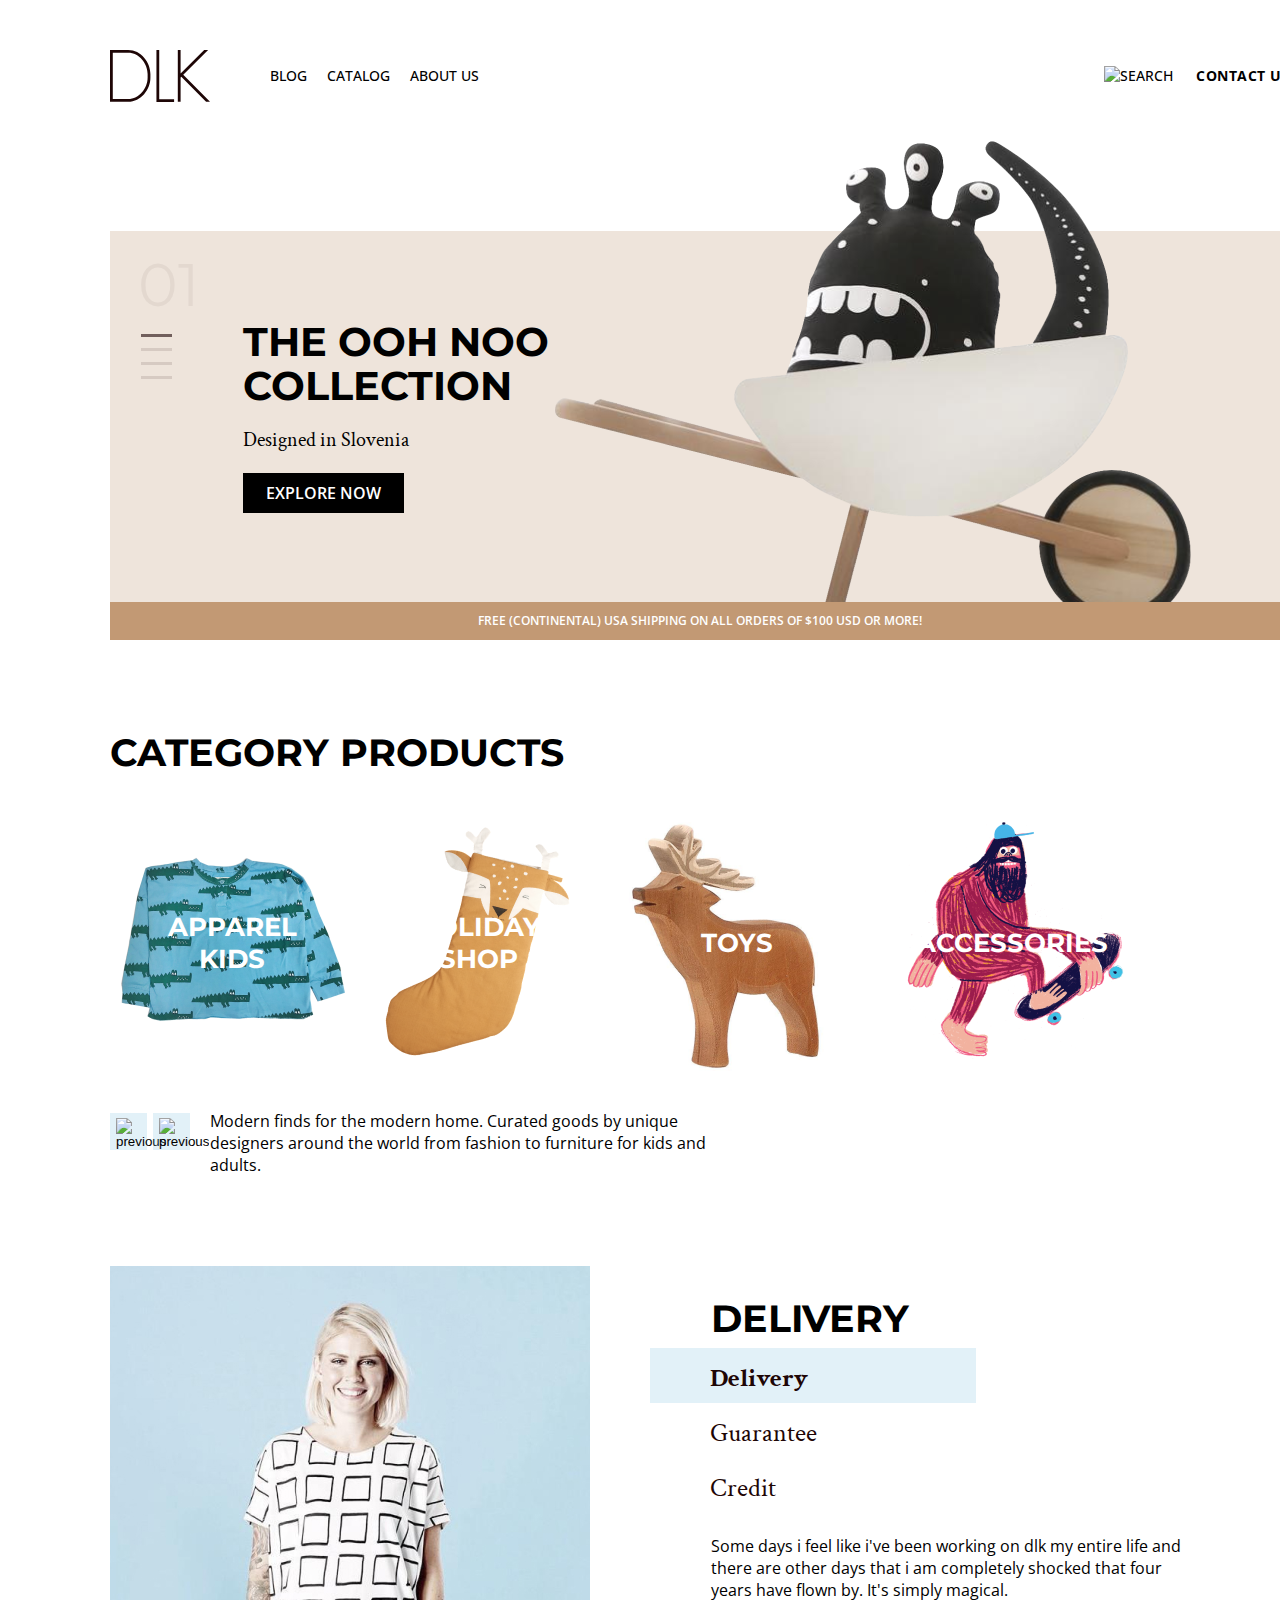
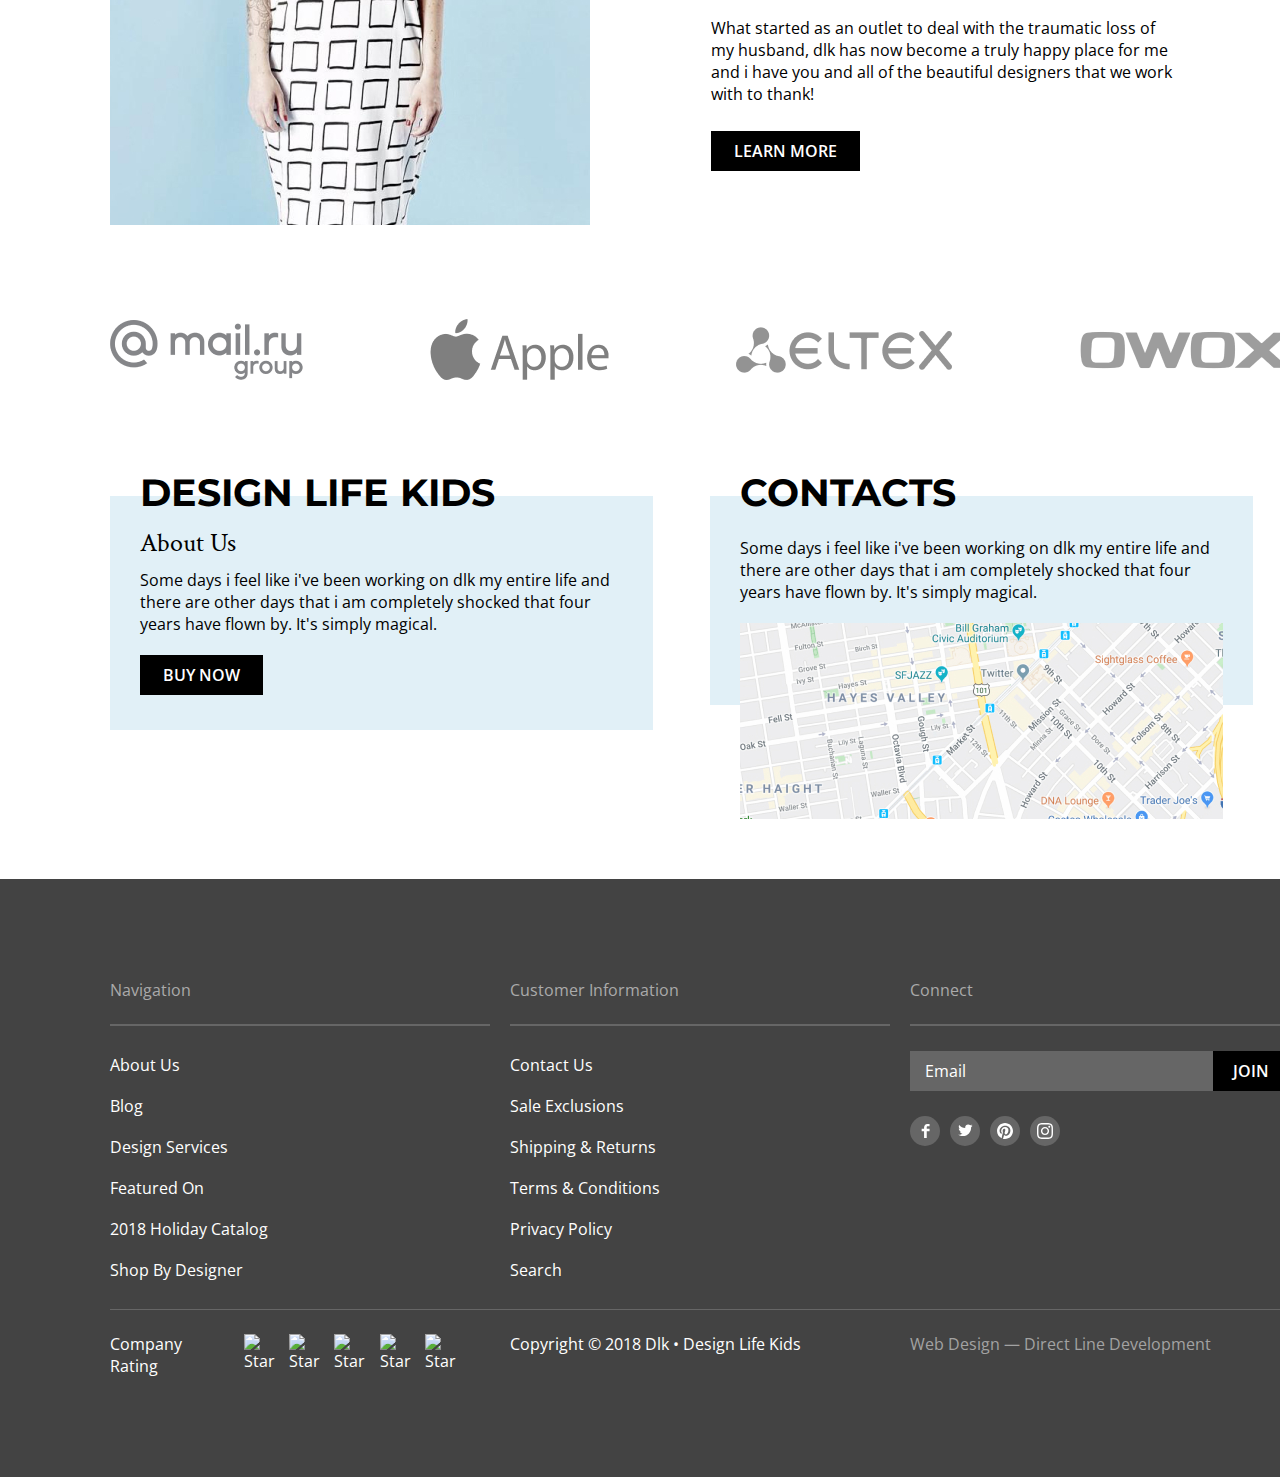
==== index.html @ 53d2a691 "внес правки" ====
<!DOCTYPE html>
<html lang="en">

<head>
  <meta charset="UTF-8">
  <meta name="viewport" content="width=device-width, initial-scale=1.0">
  <link rel="stylesheet" href="https://necolas.github.io/normalize.css/latest/normalize.css">
  <link rel="stylesheet" href="style.css">
  <link rel="stylesheet" href="commone.css">
  <link
    href="https://fonts.googleapis.com/css2?family=Crimson+Text:ital,wght@1,400;1,600;1,700&family=Montserrat:wght@200;300;700;800&family=Open+Sans:wght@300;400;500;600;700;800&family=Roboto:wght@300;400&display=swap"
    rel="stylesheet">
  <title>DLK</title>
</head>

<body>
  <header class="header">
    <div class="container">
      <div class="header-wrapper">
        <a class="header-logo-link" href="index.html"><img class="header-logo" src="images/logo.svg" alt="logo"></a>
        <nav class="header-nav">
          <ul class="header-list header-list-left">
            <li class="header-list-item"><a class="header-list-item-link" href="pages/blog/index.html">blog</a></li>
            <li class="header-list-item"><a class="header-list-item-link" href="pages/catalog/index.html">catalog</a>
            </li>
            <li class="header-list-item"><a class="header-list-item-link" href="#">about us</a></li>
          </ul>
          <ul class="header-list header-list-right">
            <li class="header-list-item header-search header-list-item-link"> <a href="#"></a><img
                src="images/search.png" alt="search"></li>
            <li class="header-list-item header-contactus"><a class="header-list-item-link"
                href="pages/contact-us/index.html"><span class="header-text-contactus">contact us</span>
              </a>
            </li>
          </ul>
        </nav>
      </div>
    </div>
  </header>

  <main>
    <section class="slideshow-container">
      <div class="container">
        <ul class="slide-list">
          <li class="slideshow-item">
            <img class="slide-image" src="images/myslides-01.png" alt="the ooh noo collectiom">
            <div class="slide-wrapper">
              <div class="slide__number-strips">
                <div class="slide-number">01</div>
                <div class="slide-strips">
                  <button class="strip strip-active"></button>
                  <button class="strip"></button>
                  <button class="strip"></button>
                  <button class="strip"></button>
                </div>
              </div>
              <div class="slider__tittle-text-link">
                <h2 class="slide-title">the ooh noo collection</h2>
                <p class="slide-text">Designed in Slovenia</p>
                <div class="slide-link"><a class="slide-link-text" href="#">explore now</a></div>
              </div>
              <div class="slide-bottom-info">
                <p class="slide-bottom-text"> free (continental) USA shipping on all orders of $100 USD or more!</p>
              </div>
            </div>
          </li>
        </ul>
      </div>
    </section>

    <section class="category-container">
      <div class="container">
        <h2 class="category-tittle">category products</h2>
        <ul class="category-list">
          <li class="category-item">
            <a class="category-link" href="#">
              <h3 class="card-tittle">apparel kids</h3>
              <img class="category-image" src="images/apparel_kids.png" alt="apparel_kids.png">
            </a>
          </li>
          <li class="category-item">
            <a class="category-link" href="#">
              <h3 class="card-tittle">holiday shop</h3>
              <img class="category-image" src="images/holiday_shop.png" alt="holiday_shop.png">
            </a>
          </li>
          <li class="category-item">
            <a class="category-link" href="pages/toys/index.html">
              <h3 class="card-tittle">toys</h3>
              <img class="category-image" src="images/toys.png" alt="toys.png">
            </a>
          </li>
          <li class="category-item category-list-accessories">
            <a class="category-link" href="#">
              <h3 class="card-tittle">accessories</h3>
              <img class="category-image" src="images/accessories.png" alt="accessories.png">
            </a>
          </li>
        </ul>
        <div class="category-button-text">
          <div class="category-button">
            <button class="category-previous"><img class="image-previous" src="images/prev.svg" alt="previous"></button>
            <button class="category-next"><img class="image-previous" src="images/next.svg" alt="previous"></button>
          </div>
          <p class="category-card-text">
            Modern finds for the modern home. Curated goods by unique designers
            around the world from fashion to furniture for kids and adults.
          </p>
        </div>
      </div>
    </section>

    <section class="service-container">
      <div class="container">
        <div class="service-wrapper">
          <div class="contanier-delivery-image">
            <img class="service-image" src="images/service_delivery.png" alt="delivery.png">
          </div>
          <div class="contanier-delivery-description">
            <h3 class="service-tittle">delivery</h3>
            <ul class="service-list">
              <li class="service-item service-item-active">
                <a class="service-item-link" href="#">Delivery</a>
              </li>
              <li class="service-item">
                <a class="service-item-link" href="#">Guarantee</a>
              </li>
              <li class="service-item">
                <a class="service-item-link" href="#">Credit</a>
              </li>
            </ul>
            <div class="delivery-paragraph">
              <p class="paragraph1">
                Some days i feel like i've been working on dlk my entire life
                and there are other days that i am completely shocked that four
                years have flown by. It's simply magical.
              </p>
              <p class="paragraph2">
                What started as an outlet to deal with the traumatic loss of my
                husband, dlk has now become a truly happy place for me and i
                have you and all of the beautiful designers that we work with
                to thank!
              </p>
            </div>
            <div class="service-link"><a class="service-link-text" href="#">learn more</a></div>
          </div>
        </div>
      </div>
    </section>

    <section class="partners-container">
      <div class="container">
        <h2 class="visually-hidden">partners</h2>
        <ul class="partners-list">
          <li class="partners-list-item">
            <a href="#"><img src="images/mail.ru.png" alt="mail.ru.png"></a>
          </li>
          <li class="partners-list-item">
            <a href="#"><img src="images/apple.png" alt="apple.png"></a>
          </li>
          <li class="partners-list-item">
            <a href="#"><img src="images/eltex.png" alt="eltex.png"></a>
          </li>
          <li class="partners-list-item">
            <a href="#"><img src="images/owox.png" alt="owox.png"></a>
          </li>
        </ul>
      </div>
    </section>

    <section class="design-contacts">
      <div class="container">
        <div class="design-contacts-wrapper">
          <div class="design-container">
            <h2 class="design-title">design life kids</h2>
            <div class="design-wrapper">
              <h3 class="design-aboutus-tittle">About Us</h3>
              <p class="design-text">
                Some days i feel like i've been working on dlk my entire life and
                there are other days that i am completely shocked that four years have
                flown by. It's simply magical.
              </p>
              <div class="design-link"><a class="design-link-text" href="#">buy now</a></div>
            </div>
          </div>
          <div class="contacts-container">
            <img class="map" src="images/map.jpg" alt="map">

            <div class="contacts-wrapper">
              <h2 class="contacts-tittle">contacts</h2>
              <p class="contacts-text">
                Some days i feel like i've been working on dlk my entire life and
                there are other days that i am completely shocked that four years have
                flown by. It's simply magical.
              </p>
            </div>
          </div>
        </div>
      </div>
    </section>
  </main>

  <footer class="footer">
    <div class="container">
      <section class="footer-contanier">
        <div class="footer-nav">
          <h4 class="footer-nav-tittle footer-tittle">navigation</h4>
          <hr class="nav-line-short">
          <ul class="footer-nav-list">
            <li class="nav-list-item"><a class="nav-link" href=#>about us</a></li>
            <li class="nav-list-item"><a class="nav-link" href=#>blog</a></li>
            <li class="nav-list-item"><a class="nav-link" href=#>design services</a></li>
            <li class="nav-list-item"><a class="nav-link" href=#>featured on</a></li>
            <li class="nav-list-item"><a class="nav-link" href=#>2018 holiday catalog</a></li>
            <li class="nav-list-item"><a class="nav-link" href=#>shop by designer</a></li>
          </ul>
        </div>
        <div class="footer-customer">
          <h4 class="footer-customer-tittle footer-tittle">customer information</h4>
          <hr class="nav-line-short">
          <ul class="footer-customer-list">
            <li class="nav-list-item"><a class="nav-link" href=#>contact us</a></li>
            <li class="nav-list-item"><a class="nav-link" href=#>sale exclusions</a></li>
            <li class="nav-list-item"><a class="nav-link" href=#>shipping & returns</a></li>
            <li class="nav-list-item"><a class="nav-link" href=#>terms & conditions</a></li>
            <li class="nav-list-item"><a class="nav-link" href=#>privacy policy</a></li>
            <li class="nav-list-item"><a class="nav-link" href=#>search</a></li>
          </ul>
        </div>
        <div class="footer-connect">
          <h4 class="footer-connect-tittle footer-tittle">connect</h4>
          <hr class="nav-line-short">
          <div class="footer-connect-email">
            <form action="index.html" class="footer-connect-form">
              <input class="connect-email" placeholder="Email" type="email" name="email">
              <button class="connect-button">join</button>
            </form>
          </div>
          <ul class="connect-networks">
            <li class="networks-circle">
              <a class="social-link social-facebook" href="#"></a>
            </li>
            <li class="networks-circle">
              <a class="social-link social-twitter" href="#"></a>
            </li>
            <li class="networks-circle">
              <a class="social-link social-pinterest" href="#"></a>
            </li>
            <li class="networks-circle">
              <a class="social-link social-instagram" href="#"></a>
            </li>
          </ul>
        </div>
        <hr class="nav-line-long">
        <div class="footer-info">
          <div class="info-list">
            <div class="info-list-company">company rating
              <ul class="stars">
                <li class="stars-company"><img src="images/Star.svg" alt="star"></li>
                <li class="stars-company"><img src="images/Star.svg" alt="star"></li>
                <li class="stars-company"><img src="images/Star.svg" alt="star"></li>
                <li class="stars-company"><img src="images/Star.svg" alt="star"></li>
                <li class="stars-company"><img src="images/Star.svg" alt="star"></li>
              </ul>
            </div>
          </div>
          <div class="info-list-copyright">
            copyright © 2018 dlk • design life kids
          </div>
          <div class="info-list-webdesign">
            web design — direct line development
          </div>
        </div>
      </section>
    </div>
  </footer>
  <!-- <form class="contakt-us-form" action="/index.html"
    <label class="form-label">
      name
      <input class="input-text" type="text" name="name">
    </label>
    <label class="form-label">
      phone
      <input class="input-text" type="tel" name="phone">
    </label>
    <label class="form-label">
      email
      <input class="input-text" type="email" name="email">
    </label>
    <label class="form-label">
      message
      <textarea name="message" cols="30" rows="10"></textarea>
    </label>
    <div class="subscribe">
      <input type="checkbox" name="subscribe" value="personal data">
      <label class="form-label">by clicking on the button, you consent to the processing of your personal data
      </label>
    </div>
    <button class="form-button" type="submit">submit</button>
    <button class="form-button-exit" type="button">exit</button>
  </form> -->
</body>

</html>
---- style.css ----
/* slideshow-container */

.slideshow-container {
  padding-top: 89px;
  margin-bottom: 90px;
}

.slide-list {
  position: relative;

  list-style: none;

  padding: 0;

  margin: 0;

  width: 100%;
}

.slide-image {
  position: absolute;
  left: 445px;
  top: -90px;

  z-index: 1;
}

.slide-wrapper {
  position: relative;

  max-width: 1180px;

  background-color: #eee4db;
}

.slide__number-strips {
  position: absolute;
  left: 28px;
  top: 17px;
}

.slide-number {
  font-family: "Montserrat", sans-serif;
  font-size: 60px;
  color: rgba(30, 6, 6, 0.05);
  font-weight: 400;
  margin-bottom: 13px;
}

.slide-strips {
  cursor: pointer;
}

.strip {
  display: block;

  border: 0 none;

  margin: 0 0 11px 3px;

  width: 31px;
  height: 3px;

  background-color: #d6cac2;
}

.strip-active {
  background-color: rgba(30, 6, 6, 0.6);
}

.slider__tittle-text-link {
  padding-left: 133px;
  padding-top: 89px;
}

.slide-title {
  text-transform: uppercase;

  font-family: "Montserrat", sans-serif;
  font-size: 40px;
  line-height: 44px;

  margin-bottom: 20px;
  margin-top: 0;

  width: 400px;
}

.slide-text {
  font-family: "Crimson Text", serif;
  font-size: 20px;
  line-height: 25px;

  margin-bottom: 20px;
  margin-top: 0;
}

.slide-link {
  width: 161px;

  background-color: black;

  text-align: center;
}

.slide-link-text {
  font-family: "Open Sans", sans-serif;
  text-transform: uppercase;
  color: white;
  font-weight: 600;
  font-size: 16px;
  line-height: 22px;

  display: block;

  padding: 9px 22px;
}

.slide-bottom-info {
  margin-top: 89px;
}

.slide-bottom-text {
  font-family: "Open Sans", sans-serif;
  text-transform: uppercase;
  color: #ffffff;
  font-size: 12px;
  line-height: 16px;
  font-weight: 600;

  background-color: #c29974;

  padding: 11px 364px;

  margin: 0;

  text-align: center;
}

/* category */

.category-container {
  margin-bottom: 90px;
}

.category-tittle {
  font-family: "Montserrat", sans-serif;
  text-transform: uppercase;
  font-size: 38px;
  line-height: 46px;

  margin-top: 0;
  margin-bottom: 30px;
}

.category-list {
  display: flex;
  flex-wrap: wrap;

  list-style-type: none;

  font-family: "Montserrat", sans-serif;
  font-weight: bold;
  text-transform: uppercase;

  padding-left: 0;

  margin-top: 0;
  margin-bottom: 30px;
}

.category-item {
  display: flex;
  justify-content: center;
  align-items: center;

  margin-right: 20px;

  cursor: pointer;
}

.category-link {
  position: relative;
}

.category-list-accessories {
  margin-right: 0;
}

.card-tittle {
  color: #ffffff;

  font-size: 26px;
  line-height: 32px;
  text-align: center;
  text-transform: uppercase;

  position: absolute;
  top: 50%;
  left: 50%;
  transform: translate(-50%, -50%);
}

.category-button-text {
  display: flex;
}

.category-button {
  display: flex;
  padding-top: 2px;

  border: none;

  padding: 0;

  margin-top: 3px;
}

.category-link {
  margin: 0;
}

.category-previous {
  width: 37px;
  height: 37px;

  background: rgba(112, 187, 220, 0.2);

  border: none;

  cursor: pointer;

  margin-right: 6px;
}

.category-next {
  width: 37px;
  height: 37px;

  background: rgba(112, 187, 220, 0.2);

  border: none;

  cursor: pointer;
}

.image-previous {
  margin-top: 3px;
}

.category-card-text {
  font-family: "Open Sans", sans-serif;
  font-weight: 400;
  font-size: 16px;
  line-height: 22px;

  margin: 0 20px;

  width: 540px;
}

/* service */

.service-container {
  display: flex;
  flex-wrap: wrap;

  margin-bottom: 90px;
}

.service-wrapper {
  padding: 0;
  margin: 0;
  display: flex;
}

.contanier-delivery-description {
  margin-left: 60px;
}

.service-tittle {
  font-family: "Montserrat", sans-serif;
  font-weight: 700;
  text-transform: uppercase;
  font-size: 38px;
  line-height: 46px;

  margin-top: 30px;
  margin-bottom: 6px;
  margin-left: 61px;
}

.service-list {
  padding: 0;

  margin-top: 0;
  margin-bottom: 22px;
}

.service-item {
  width: 326px;

  list-style-type: none;
}

.service-item-active {
  background-color: rgba(112, 187, 220, 0.2);

  font-weight: 700;
}

.service-item-link {
  font-family: "Crimson Text", serif;
  font-size: 26px;
  line-height: 32px;
  color: #1e0606;

  display: block;
  padding: 14px 180px 9px 60px;
}

.delivery-paragraph {
  font-family: "Open Sans", sans-serif;
  font-weight: 400;
  font-size: 16px;
  line-height: 22px;

  margin-left: 121px;
  margin-bottom: 26px;

  width: 470px;

  margin-left: 61px;
}

.paragraph1 {
  margin-top: 0;
  margin-bottom: 0;
}

.paragraph2 {
  margin-bottom: 0;
}

.service-item {
}

.service-link {
  background-color: black;

  margin-left: 61px;

  text-align: center;

  width: 149px;
}

.service-link-text {
  font-family: "Open Sans", sans-serif;
  text-transform: uppercase;
  color: white;
  font-weight: 600;
  font-size: 16px;
  line-height: 22px;

  display: block;

  padding: 9px 0;
}

/* partners */

.partners-container {
  margin-bottom: 86px;
}

.partners-list {
  display: flex;
  align-items: center;
  justify-content: space-between;

  list-style-type: none;

  padding: 0;
}

.partners-list-item {
}

/* design-contacts */

.design-contacts {
  margin-bottom: 60px;
}

.design-contacts-wrapper {
  display: flex;
}

/* design */

.design-container {
  margin-right: 57px;

  position: relative;
}

.design-title {
  font-family: "Montserrat", sans-serif;
  font-weight: 700;
  text-transform: uppercase;
  font-size: 38px;
  line-height: 46px;

  margin: 0;

  position: absolute;
  left: 30px;
}

.design-wrapper {
  display: flex;
  flex-wrap: wrap;

  width: 543px;

  background-color: #e1f0f7;

  margin-top: 26px;
}

.design-aboutus-tittle {
  font-family: "Crimson Text", serif;
  font-weight: 500;
  font-size: 26px;
  line-height: 32px;

  padding-top: 31px;

  margin-top: 0;
  margin-left: 30px;
  margin-bottom: 10px;
}

.design-text {
  font-family: "Open Sans", sans-serif;
  font-weight: 400;
  font-size: 16px;
  line-height: 22px;
  font-style: normal;

  margin-top: 0;
  margin-left: 30px;
  margin-bottom: 20px;

  width: 470px;
}

.design-link {
  background-color: black;

  width: 123px;

  margin-left: 30px;
  margin-bottom: 35px;

  padding: 9px 0;

  text-align: center;
}

.design-link-text {
  display: block;

  font-family: "Open Sans", sans-serif;
  text-transform: uppercase;
  color: white;
  font-weight: 600;
  font-size: 16px;
  line-height: 22px;
}
/* contacts */
.contacts-container {
  position: relative;
}

.map {
  position: absolute;
  bottom: 0;
  left: 30px;
}

.contacts-tittle {
  font-family: "Montserrat", sans-serif;
  font-weight: 700;
  text-transform: uppercase;
  font-size: 38px;
  line-height: 46px;

  margin: 0;

  position: absolute;
  top: 0;
  left: 30px;
}

.contacts-wrapper {
  display: flex;

  width: 543px;

  margin-top: 26px;
  margin-bottom: 114px;

  background-color: #e1f0f7;
}

.contacts-text {
  font-family: "Open Sans", sans-serif;
  font-size: 16px;
  line-height: 22px;

  margin-top: 41px;
  margin-left: 30px;
  margin-bottom: 102px;

  width: 470px;
}
---- commone.css ----
.container {
  min-height: 100%;
  width: 1180px;
  margin: 0 auto;
  padding: 0 110px;
}
a {
  text-decoration: none;
}

html {
  box-sizing: border-box;
}

body {
  margin: 0;
}

.visually-hidden {
  display: none;
}

h3 {
  margin: 0;
}

.tittle {
  text-transform: uppercase;

  font-family: "Montserrat", sans-serif;
  font-size: 40px;
  line-height: 44px;

  margin-top: 60px;
  margin-bottom: 20px;
}

/* breadcrumbs */

.breadcrumbs {
  list-style: none;

  margin-bottom: 50px;

  padding: 0;
}

.breadcrumbs-item {
  font-family: "Crimson Text", serif;
  font-size: 20px;
  line-height: 25px;

  display: inline-block;

  margin-right: 16px;
}

.breadcrumbs-item:not(:last-child):after {
  content: url(/images/breadcrumb.svg);
  margin-left: 17px;
  font-style: normal;
}

.breadcrumbs-link {
  color: #1e0606;
  text-decoration: none;
}

.breadcrumbs-link:not(span):hover {
  text-decoration: underline;
}

.breadcrumbs-active {
  color: #1e0606;
  opacity: 0.5;
}

/* Header */

.header {
  margin-top: 50px;
  margin-bottom: 40px;
}

.header-wrapper {
  display: flex;
}

.header-logo {
  display: block;

  margin-right: 60px;
}

.header-nav {
  font-family: "Open Sans", sans-serif;

  display: flex;
  flex-wrap: wrap;
  justify-content: space-between;

  width: 100%;
}

.header-list {
  list-style-type: none;
  text-transform: uppercase;

  display: flex;
  flex-wrap: wrap;
  justify-content: space-between;

  padding: 0;
}

.header-list-item {
  font-weight: 500;
  font-size: 14px;
  line-height: 19px;

  margin-right: 20px;
}

.header-list-item-link {
  color: #000000;
}

.header-search {
  margin: 0;
}

.header-contactus {
  margin-right: 0;
  margin-left: 23.45px;
}

.header-text-contactus {
  font-weight: 700;
  letter-spacing: 0.5px;
}

.header-logo-link:hover,
.header-list-item:hover {
  opacity: 50%;
}

.header-logo-link:active,
.header-list-item:active {
  opacity: 25%;
}

/* footer */

.footer {
  min-width: 1400px;

  background-color: #434343;

  display: flex;
  flex-wrap: wrap;
  justify-content: space-between;
}

.footer-tittle {
  font-family: "Open Sans", sans-serif;
  font-weight: 400;
  font-size: 16px;
  line-height: 22px;

  color: #aaaaaa;

  text-transform: capitalize;

  margin-top: 0;
  margin-bottom: 23px;
}

.footer-contanier {
  display: flex;
  flex-wrap: wrap;
  justify-content: space-between;

  padding: 100px 0;
}
.footer-nav {
  margin-right: 20px;
  width: 380px;
}

.footer-nav-list {
  font-family: "Open Sans", sans-serif;
  font-weight: 400;
  list-style-type: none;

  padding: 0;

  margin-top: 28px;
  margin-bottom: 28px;
}

.nav-line-short {
  border: none;
  background-color: #666666;
  height: 1.5px;
  width: 100%;
}

.nav-line-long {
  border: none;
  background-color: #666666;
  height: 1.5px;
  width: 100%;

  margin: 0;
}

.nav-list-item {
  margin-bottom: 19px;
}

.nav-link {
  text-transform: capitalize;

  color: #ffffff;
}

.footer-customer {
  margin-right: 20px;
  width: 380px;
}

.footer-customer-list {
  list-style-type: none;

  font-family: "Open Sans", sans-serif;
  font-weight: 400;
  margin-top: 28px;
  margin-bottom: 28px;

  padding: 0;

  color: #ffffff;
}

.footer-connect {
  width: 380px;
}

.connect-networks {
  display: flex;

  list-style-type: none;

  padding: 0;
}

.networks-circle {
  width: 30px;
  height: 30px;
  background: #666666;
  border-radius: 50%;
}

.footer-connect-email {
  margin-top: 25px;
  margin-bottom: 25px;

  height: 40px;
}

.footer-connect-form {
  display: flex;

  height: 40px;
}

.connect-email {
  font-family: Open Sans;
  font-size: 16px;
  line-height: 22px;
  background-color: #fff;

  width: 299px;

  background-color: #666666;

  border: none;

  padding-left: 15px;
}

::-webkit-input-placeholder {
  color: #ffffff;
}

.connect-button {
  font-family: "Open Sans", sans-serif;
  text-transform: uppercase;
  color: white;
  font-weight: 600;
  font-size: 16px;
  line-height: 22px;

  background-color: black;

  border: 0 none;

  width: 81px;

  padding: 0;

  cursor: pointer;
}

.networks-circle {
  margin-right: 10px;
}

.social-link {
  display: inline-block;
  width: 30px;
  height: 30px;

  background: center no-repeat;
}

.social-facebook {
  background-image: url(/images/soc_facebook.svg);
}
.social-twitter {
  background-image: url(/images/soc_twitter.svg);
}
.social-pinterest {
  background-image: url(/images/soc_pinterest.svg);
}
.social-instagram {
  background-image: url(/images/soc_instagram.svg);
}

.footer-info {
  display: flex;
  flex-wrap: wrap;
  justify-content: space-between;
  font-family: "Open Sans", sans-serif;
  text-transform: capitalize;
  color: white;
  font-weight: 400;
  font-size: 16px;
  line-height: 22px;

  width: 100%;

  margin-top: 23px;
}

.info-list {
  display: flex;

  list-style-type: none;

  padding: 0;

  margin-right: 20px;

  width: 380px;
}

.info-list-company {
  display: flex;

  margin-right: 20px;
}

.stars-company {
  margin-top: 1px;
  margin-right: 6px;
}

.stars {
  display: flex;

  margin: 0 0 0 28px;

  padding: 0;

  list-style-type: none;
}

.info-list-copyright {
  width: 380px;
  margin-right: 20px;
}

.info-list-webdesign {
  width: 380px;
  color: #a2a2a2;
}

/* pages  */

.pages {
  position: relative;

  text-align: center;

  padding-bottom: 3px;
}

.page {
  line-height: 20px;
  padding: 0;
  margin: 0 26px 0 36px;
  font-size: 20px;
}

.prev,
.next {
  cursor: pointer;
  height: 17px;
  width: 10px;
  top: 4px;
}
.next {
  float: right;
}
.prev:before,
.next:before {
  background-color: #e5e5e5;
  content: "";
  height: 20px;
  left: 4px;
  position: absolute;
  top: 1px;
  transform: rotate(45deg);
  width: 20px;
}
.next:before {
  left: auto;
  right: 4px;
}
.prev:after,
.next:after {
  background-color: white;
  content: "";
  height: 20px;
  left: 9px;
  position: absolute;
  top: 1px;
  transform: rotate(45deg);
  width: 20px;
}
.next:after {
  left: auto;
  right: 8px;
}

.page-nomber {
  font-family: "Montserrat", sans-serif;
  font-style: normal;
  font-weight: bold;
  font-size: 16px;
  color: #1e0606;
}
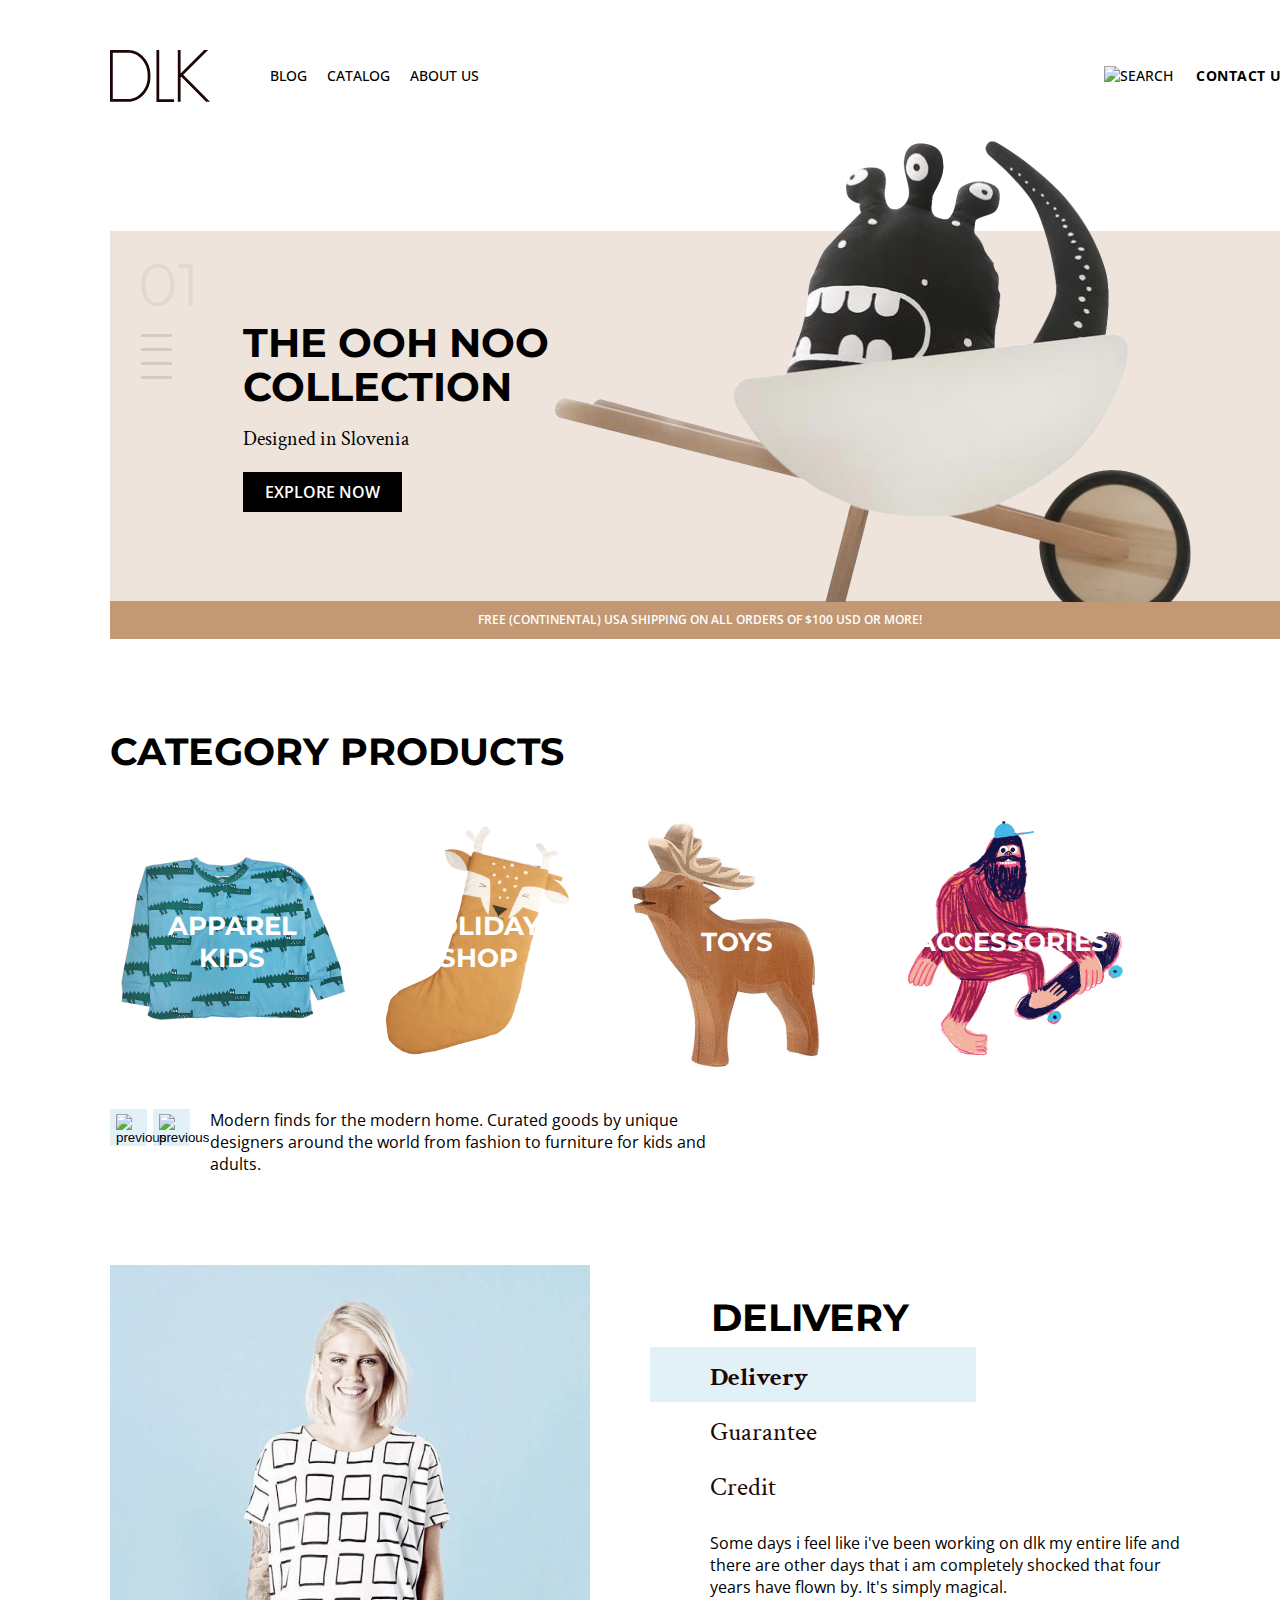
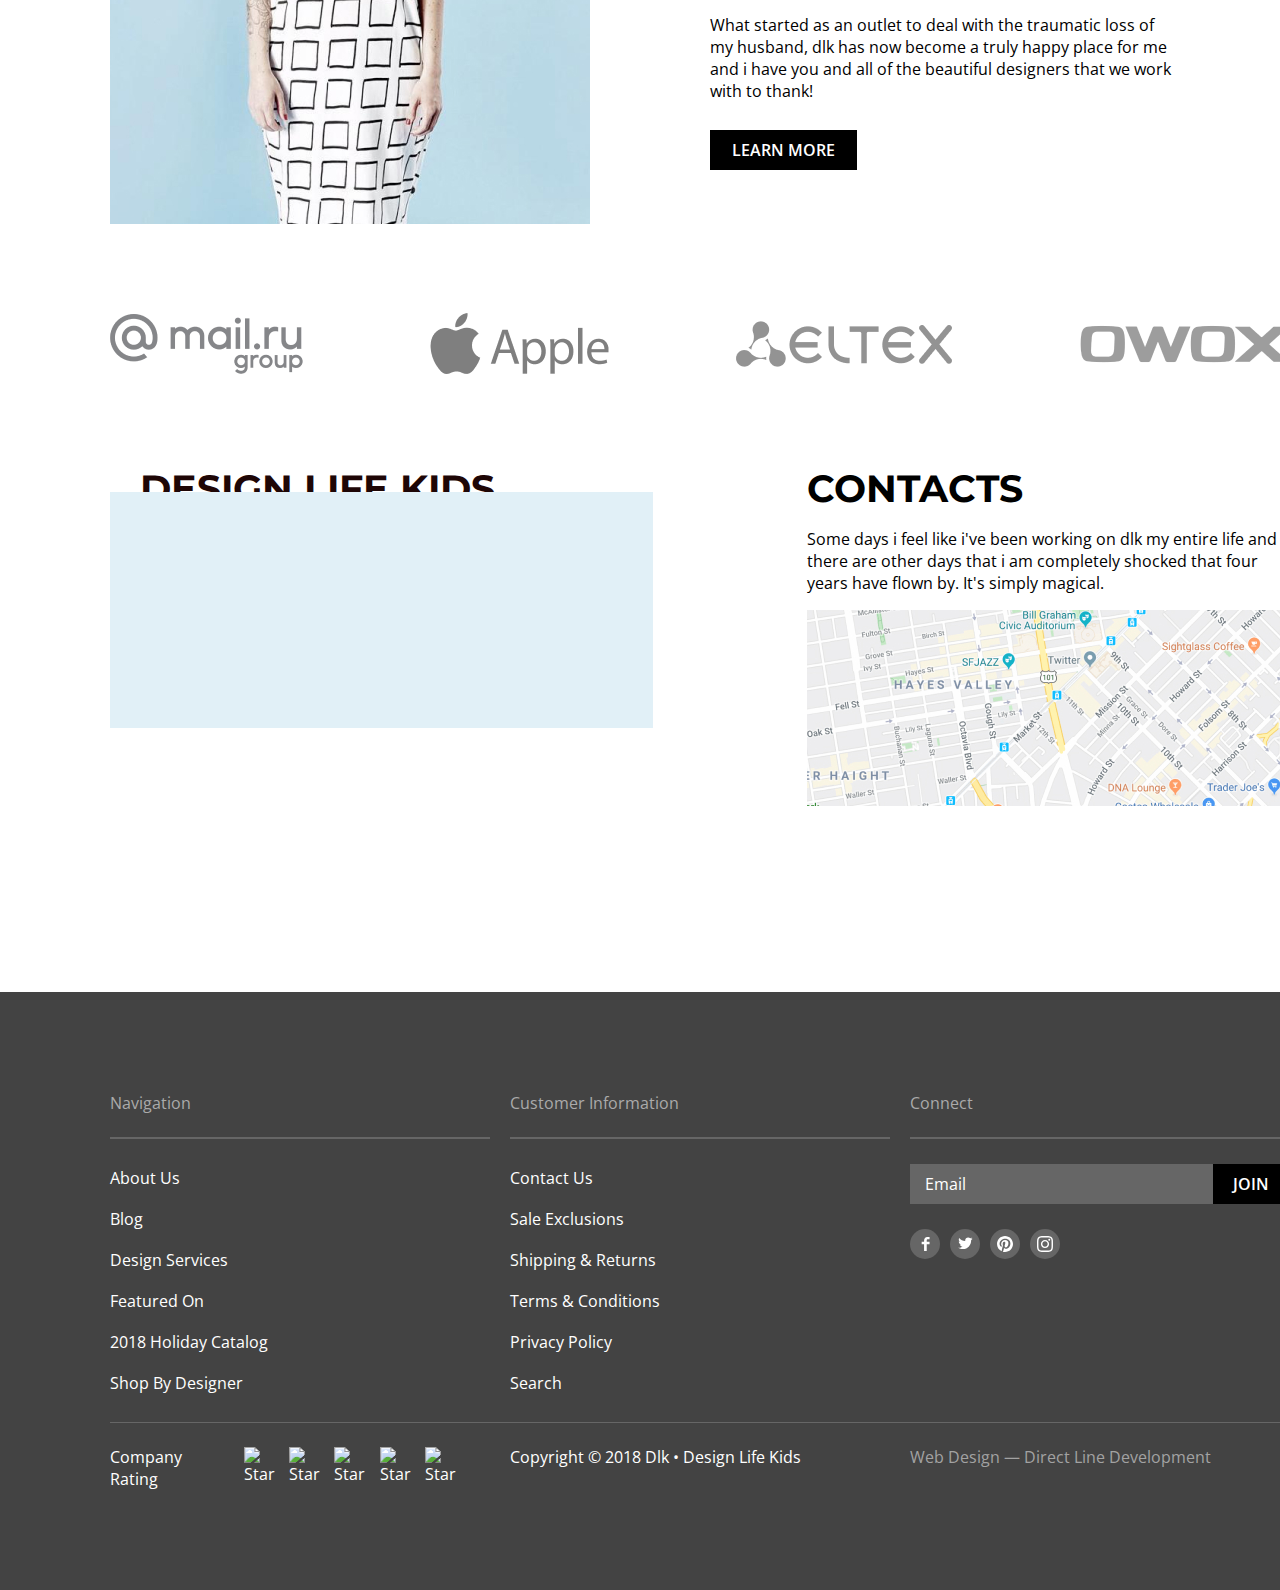
==== commit 55a44e16: "редактирую design-contacts" ====
--- a/index.html
+++ b/index.html
@@ -57,7 +57,7 @@
               <div class="slider__tittle-text-link">
                 <h2 class="slide-title">the ooh noo collection</h2>
                 <p class="slide-text">Designed in Slovenia</p>
-                <div class="slide-link"><a class="slide-link-text" href="#">explore now</a></div>
+                <a class="link" href="#">explore now</a>
               </div>
               <div class="slide-bottom-info">
                 <p class="slide-bottom-text"> free (continental) USA shipping on all orders of $100 USD or more!</p>
@@ -142,7 +142,7 @@
                 to thank!
               </p>
             </div>
-            <div class="service-link"><a class="service-link-text" href="#">learn more</a></div>
+            <div class="service-link"><a class="link" href="#">learn more</a></div>
           </div>
         </div>
       </div>
@@ -171,32 +171,37 @@
     <section class="design-contacts">
       <div class="container">
         <div class="design-contacts-wrapper">
-          <div class="design-container">
-            <h2 class="design-title">design life kids</h2>
-            <div class="design-wrapper">
+          <div class="design-wrapper">
+            <div class="design-text">
+              <h2 class="design-title">design life kids</h2>
               <h3 class="design-aboutus-tittle">About Us</h3>
               <p class="design-text">
                 Some days i feel like i've been working on dlk my entire life and
                 there are other days that i am completely shocked that four years have
                 flown by. It's simply magical.
               </p>
-              <div class="design-link"><a class="design-link-text" href="#">buy now</a></div>
-            </div>
-          </div>
-          <div class="contacts-container">
-            <img class="map" src="images/map.jpg" alt="map">
-
-            <div class="contacts-wrapper">
+              <a class="link" href="#">buy now</a>
+            </div>
+            <div class="design-bg"></div>
+          </div>
+
+          <div class="contacts-wrapper">
+            <div class="contacts-container">
               <h2 class="contacts-tittle">contacts</h2>
               <p class="contacts-text">
                 Some days i feel like i've been working on dlk my entire life and
                 there are other days that i am completely shocked that four years have
                 flown by. It's simply magical.
               </p>
-            </div>
-          </div>
-        </div>
-      </div>
+              <img class="map" src="images/map.jpg" alt="map">
+            </div>
+            <div class="contacts-bg"></div>
+          </div>
+
+
+        </div>
+    </section>
+    </div>
     </section>
   </main>
 
@@ -274,31 +279,40 @@
       </section>
     </div>
   </footer>
-  <!-- <form class="contakt-us-form" action="/index.html"
-    <label class="form-label">
-      name
-      <input class="input-text" type="text" name="name">
-    </label>
-    <label class="form-label">
-      phone
-      <input class="input-text" type="tel" name="phone">
-    </label>
-    <label class="form-label">
-      email
-      <input class="input-text" type="email" name="email">
-    </label>
-    <label class="form-label">
-      message
-      <textarea name="message" cols="30" rows="10"></textarea>
-    </label>
-    <div class="subscribe">
-      <input type="checkbox" name="subscribe" value="personal data">
-      <label class="form-label">by clicking on the button, you consent to the processing of your personal data
+  <div class="window-modal">
+    <form class="form-wrapper" action="/index.html">
+      <label class="form-lable">
+        <input class="input-text input-name" type="text" name="name">
+        <span class="input-lable-text">Name</span>
       </label>
-    </div>
-    <button class="form-button" type="submit">submit</button>
-    <button class="form-button-exit" type="button">exit</button>
-  </form> -->
+      <div class="form-phone-email">
+        <div class="form-cell-50 input-phone">
+          <label class="form-lable">
+            <input class="input-text" type="tel" name="phone">
+            <span class="input-lable-text">Phone</span>
+          </label>
+        </div>
+        <div class="form-cell-50 input-email">
+          <label class="form-lable">
+            <input class="input-text" type="email" name="email">
+            <span class="input-lable-text">Email</span>
+          </label>
+        </div>
+      </div>
+      <label class="form-lable">
+        <textarea class="form-message" name="message" cols="30" rows="10"></textarea>
+        <span class="input-lable-text">Message</span>
+      </label>
+      <label class="form-subscribe">
+        <input class="subscribe-checkbox" type="checkbox" name="subscribe" value="personal data">
+        <span class="subscribe-fake"></span>
+        <span class="subscribe-text">By clicking on the button, you consent to the processing of your personal
+          data</span>
+      </label>
+      <button class="form-button" type="submit">submit</button>
+      <button class="button-close" type="button" aria-label="exit"></button>
+    </form>
+  </div>
 </body>
 
 </html>--- a/style.css
+++ b/style.css
@@ -22,7 +22,7 @@
   left: 445px;
   top: -90px;
 
-  z-index: 1;
+  z-index: 2;
 }
 
 .slide-wrapper {
@@ -48,13 +48,12 @@
 }
 
 .slide-strips {
-  cursor: pointer;
 }
 
 .strip {
   display: block;
 
-  border: 0 none;
+  border: none;
 
   margin: 0 0 11px 3px;
 
@@ -62,15 +61,21 @@
   height: 3px;
 
   background-color: #d6cac2;
-}
-
-.strip-active {
+
+  outline: none;
+
+  cursor: pointer;
+}
+
+.strip:active,
+.strip:focus,
+.strip:hover {
   background-color: rgba(30, 6, 6, 0.6);
 }
 
 .slider__tittle-text-link {
   padding-left: 133px;
-  padding-top: 89px;
+  padding-top: 90px;
 }
 
 .slide-title {
@@ -80,7 +85,7 @@
   font-size: 40px;
   line-height: 44px;
 
-  margin-bottom: 20px;
+  margin-bottom: 18px;
   margin-top: 0;
 
   width: 400px;
@@ -91,7 +96,7 @@
   font-size: 20px;
   line-height: 25px;
 
-  margin-bottom: 20px;
+  margin-bottom: 29px;
   margin-top: 0;
 }
 
@@ -103,21 +108,8 @@
   text-align: center;
 }
 
-.slide-link-text {
-  font-family: "Open Sans", sans-serif;
-  text-transform: uppercase;
-  color: white;
-  font-weight: 600;
-  font-size: 16px;
-  line-height: 22px;
-
-  display: block;
-
-  padding: 9px 22px;
-}
-
 .slide-bottom-info {
-  margin-top: 89px;
+  margin-top: 98px;
 }
 
 .slide-bottom-text {
@@ -212,8 +204,6 @@
   border: none;
 
   padding: 0;
-
-  margin-top: 3px;
 }
 
 .category-link {
@@ -259,13 +249,17 @@
   width: 540px;
 }
 
+.category-card-text {
+  vertical-align: middle;
+}
+
 /* service */
 
 .service-container {
   display: flex;
   flex-wrap: wrap;
 
-  margin-bottom: 90px;
+  margin-bottom: 85px;
 }
 
 .service-wrapper {
@@ -294,7 +288,7 @@
   padding: 0;
 
   margin-top: 0;
-  margin-bottom: 22px;
+  margin-bottom: 20px;
 }
 
 .service-item {
@@ -326,11 +320,11 @@
   line-height: 22px;
 
   margin-left: 121px;
-  margin-bottom: 26px;
+  margin-bottom: 37px;
 
   width: 470px;
 
-  margin-left: 61px;
+  margin-left: 60px;
 }
 
 .paragraph1 {
@@ -346,32 +340,13 @@
 }
 
 .service-link {
-  background-color: black;
-
-  margin-left: 61px;
-
-  text-align: center;
-
-  width: 149px;
-}
-
-.service-link-text {
-  font-family: "Open Sans", sans-serif;
-  text-transform: uppercase;
-  color: white;
-  font-weight: 600;
-  font-size: 16px;
-  line-height: 22px;
-
-  display: block;
-
-  padding: 9px 0;
+  margin-left: 60px;
 }
 
 /* partners */
 
 .partners-container {
-  margin-bottom: 86px;
+  margin-bottom: 88px;
 }
 
 .partners-list {
@@ -395,14 +370,23 @@
 
 .design-contacts-wrapper {
   display: flex;
+  flex-wrap: wrap;
+  justify-content: space-between;
+  padding: 0 0;
+  margin-bottom: 182px;
+  position: relative;
 }
 
 /* design */
 
-.design-container {
-  margin-right: 57px;
-
-  position: relative;
+.design-wrapper {
+  margin-right: 100px;
+
+  padding-left: 30px;
+
+  position: relative;
+
+  z-index: 2;
 }
 
 .design-title {
@@ -412,21 +396,9 @@
   font-size: 38px;
   line-height: 46px;
 
-  margin: 0;
-
-  position: absolute;
-  left: 30px;
-}
-
-.design-wrapper {
-  display: flex;
-  flex-wrap: wrap;
-
-  width: 543px;
-
-  background-color: #e1f0f7;
-
-  margin-top: 26px;
+  color: #1e0606;
+
+  margin: 0 0 12px 0;
 }
 
 .design-aboutus-tittle {
@@ -435,59 +407,62 @@
   font-size: 26px;
   line-height: 32px;
 
-  padding-top: 31px;
-
-  margin-top: 0;
-  margin-left: 30px;
-  margin-bottom: 10px;
+  color: #1e0606;
+
+  margin: 0 0 10px 0;
 }
 
 .design-text {
   font-family: "Open Sans", sans-serif;
   font-weight: 400;
   font-size: 16px;
-  line-height: 22px;
+  line-height: 21px;
   font-style: normal;
 
-  margin-top: 0;
-  margin-left: 30px;
-  margin-bottom: 20px;
+  color: #1e0606;
+
+  margin: 0 0 33px 0;
 
   width: 470px;
-}
-
-.design-link {
-  background-color: black;
-
-  width: 123px;
-
-  margin-left: 30px;
-  margin-bottom: 35px;
-
-  padding: 9px 0;
-
-  text-align: center;
-}
-
-.design-link-text {
-  display: block;
-
-  font-family: "Open Sans", sans-serif;
-  text-transform: uppercase;
-  color: white;
-  font-weight: 600;
-  font-size: 16px;
-  line-height: 22px;
-}
+
+  z-index: 2;
+}
+
+.design-bg {
+  background-color: #e1f0f7;
+
+  min-width: 543px;
+  min-height: 236px;
+
+  position: absolute;
+  left: 0;
+  top: 26px;
+
+  z-index: 0;
+}
+
 /* contacts */
 .contacts-container {
-  position: relative;
+}
+
+.contacts-wrapper {
+  position: relative;
+}
+
+.contacts-bg {
+  background-color: #e1f0f7;
+
+  min-width: 543px;
+  min-height: 209px;
+
+  position: absolute;
+  left: 500px;
+  top: 26px;
+
+  z-index: 0;
 }
 
 .map {
-  position: absolute;
-  bottom: 0;
-  left: 30px;
 }
 
 .contacts-tittle {
@@ -498,21 +473,6 @@
   line-height: 46px;
 
   margin: 0;
-
-  position: absolute;
-  top: 0;
-  left: 30px;
-}
-
-.contacts-wrapper {
-  display: flex;
-
-  width: 543px;
-
-  margin-top: 26px;
-  margin-bottom: 114px;
-
-  background-color: #e1f0f7;
 }
 
 .contacts-text {
@@ -520,9 +480,59 @@
   font-size: 16px;
   line-height: 22px;
 
-  margin-top: 41px;
-  margin-left: 30px;
-  margin-bottom: 102px;
-
   width: 470px;
 }
+
+/* Window-Modal */
+
+.window-modal {
+  display: none;
+
+  position: fixed;
+  top: 0;
+  bottom: 0;
+  left: 0;
+  right: 0;
+
+  background-color: rgba(125, 151, 218, 0.8);
+
+  z-index: 2;
+}
+
+.form-wrapper {
+  position: relative;
+}
+
+.button-close {
+  position: absolute;
+  top: 0;
+  right: -25px;
+  cursor: pointer;
+
+  width: 15px;
+  height: 15px;
+
+  border: none;
+
+  background: url(/images/exit.svg);
+}
+
+/* .button-close::before {
+  content: "";
+  position: absolute;
+  top: 0;
+  height: 15px;
+  width: 2px;
+  background-color: #ffffff;
+  transform: rotate(45deg);
+}
+
+.button-close::after {
+  content: "";
+  position: absolute;
+  top: 0;
+  height: 15px;
+  width: 2px;
+  background-color: #ffffff;
+  transform: rotate(-45deg);
+} */
--- a/commone.css
+++ b/commone.css
@@ -32,7 +32,30 @@
   line-height: 44px;
 
   margin-top: 60px;
-  margin-bottom: 20px;
+  margin-bottom: 19px;
+}
+
+.link {
+  font-family: "Open Sans", sans-serif;
+  text-transform: uppercase;
+  color: white;
+  font-weight: 600;
+  font-size: 16px;
+  line-height: 22px;
+
+  background-color: black;
+
+  text-align: center;
+
+  padding: 9px 22px;
+}
+
+.link:hover {
+  background-color: #c29974;
+}
+
+.link:active {
+  background-color: #cfaf91;
 }
 
 /* breadcrumbs */
@@ -64,10 +87,6 @@
 .breadcrumbs-link {
   color: #1e0606;
   text-decoration: none;
-}
-
-.breadcrumbs-link:not(span):hover {
-  text-decoration: underline;
 }
 
 .breadcrumbs-active {
@@ -425,7 +444,7 @@
 }
 .prev:before,
 .next:before {
-  background-color: #e5e5e5;
+  background-color: rgba(30, 6, 6, 0.12);
   content: "";
   height: 20px;
   left: 4px;
@@ -461,3 +480,179 @@
   font-size: 16px;
   color: #1e0606;
 }
+
+.next:hover::before,
+.prev:hover::before {
+  background-color: #c29974;
+}
+
+.next:active::before,
+.prev:active::before {
+  background-color: #c29974;
+  opacity: 0.5;
+}
+
+.page-nomber:hover {
+  color: #1e0606;
+  opacity: 0.5;
+}
+
+.page-nomber:active,
+.page-nomber:focus {
+  color: #c29974;
+}
+
+/* form */
+
+.form-wrapper {
+  display: flex;
+  flex-direction: column;
+
+  box-sizing: border-box;
+
+  background-color: #e5eaf8;
+
+  padding: 42px 40px;
+
+  margin-right: 120px;
+
+  width: 680px;
+}
+
+.form-lable {
+  display: flex;
+  flex-direction: column-reverse;
+
+  margin-bottom: 20px;
+}
+
+.input-text {
+  font-family: "Roboto", sans-serif;
+  font-style: normal;
+  font-weight: normal;
+  font-size: 18px;
+  line-height: 21px;
+
+  border: 1px solid rgba(0, 0, 0, 0.2);
+
+  padding: 14px 19px;
+}
+
+.input-name {
+}
+
+.form-phone-email {
+  display: flex;
+  justify-content: space-between;
+}
+
+.input-phone {
+  margin-right: 10px;
+}
+
+.input-email {
+  margin-left: 10px;
+}
+
+.form-cell-50 {
+  width: 600px;
+}
+
+.input-lable-text {
+  font-family: "Roboto", sans-serif;
+  font-style: normal;
+  font-weight: normal;
+  font-size: 14px;
+  line-height: 16px;
+
+  margin-bottom: 6px;
+}
+
+.form-message {
+  box-sizing: border-box;
+  width: 600px;
+  height: 150px;
+
+  border: 1px solid rgba(0, 0, 0, 0.2);
+}
+
+.form-subscribe {
+  margin-bottom: 20px;
+}
+
+.subscribe-checkbox {
+  display: none;
+}
+
+.subscribe-fake {
+  display: inline-block;
+
+  width: 19px;
+  height: 19px;
+
+  border: 2px solid #c29974;
+  box-sizing: border-box;
+  border-radius: 3px;
+
+  position: relative;
+}
+
+.subscribe-fake::before {
+  content: "";
+  position: absolute;
+  top: 40%;
+  left: 51%;
+  transform: translate(-50%, -50%);
+
+  display: block;
+  width: 100%;
+  height: 100%;
+  background: url(/images/Vector_1.svg);
+  background-repeat: no-repeat;
+  background-size: 16px 14px;
+
+  opacity: 0;
+  transition: 0.2s;
+}
+
+.subscribe-checkbox:checked + .subscribe-fake::before {
+  opacity: 1;
+}
+
+.subscribe-text:hover {
+  text-decoration: underline;
+}
+
+.subscribe-text,
+.subscribe-fake {
+  vertical-align: middle;
+
+  cursor: pointer;
+}
+
+.subscribe-text {
+  font-family: "Roboto", sans-serif;
+  font-style: normal;
+  font-weight: normal;
+  font-size: 14px;
+  line-height: 16px;
+
+  padding-left: 10px;
+}
+
+.form-button {
+  align-self: start;
+
+  background-color: #000000;
+  font-family: "Open Sans", sans-serif;
+  text-transform: uppercase;
+  color: #ffffff;
+  font-weight: 700;
+  font-size: 16px;
+  display: block;
+
+  padding: 11px 22px;
+
+  border: none;
+  cursor: pointer;
+}
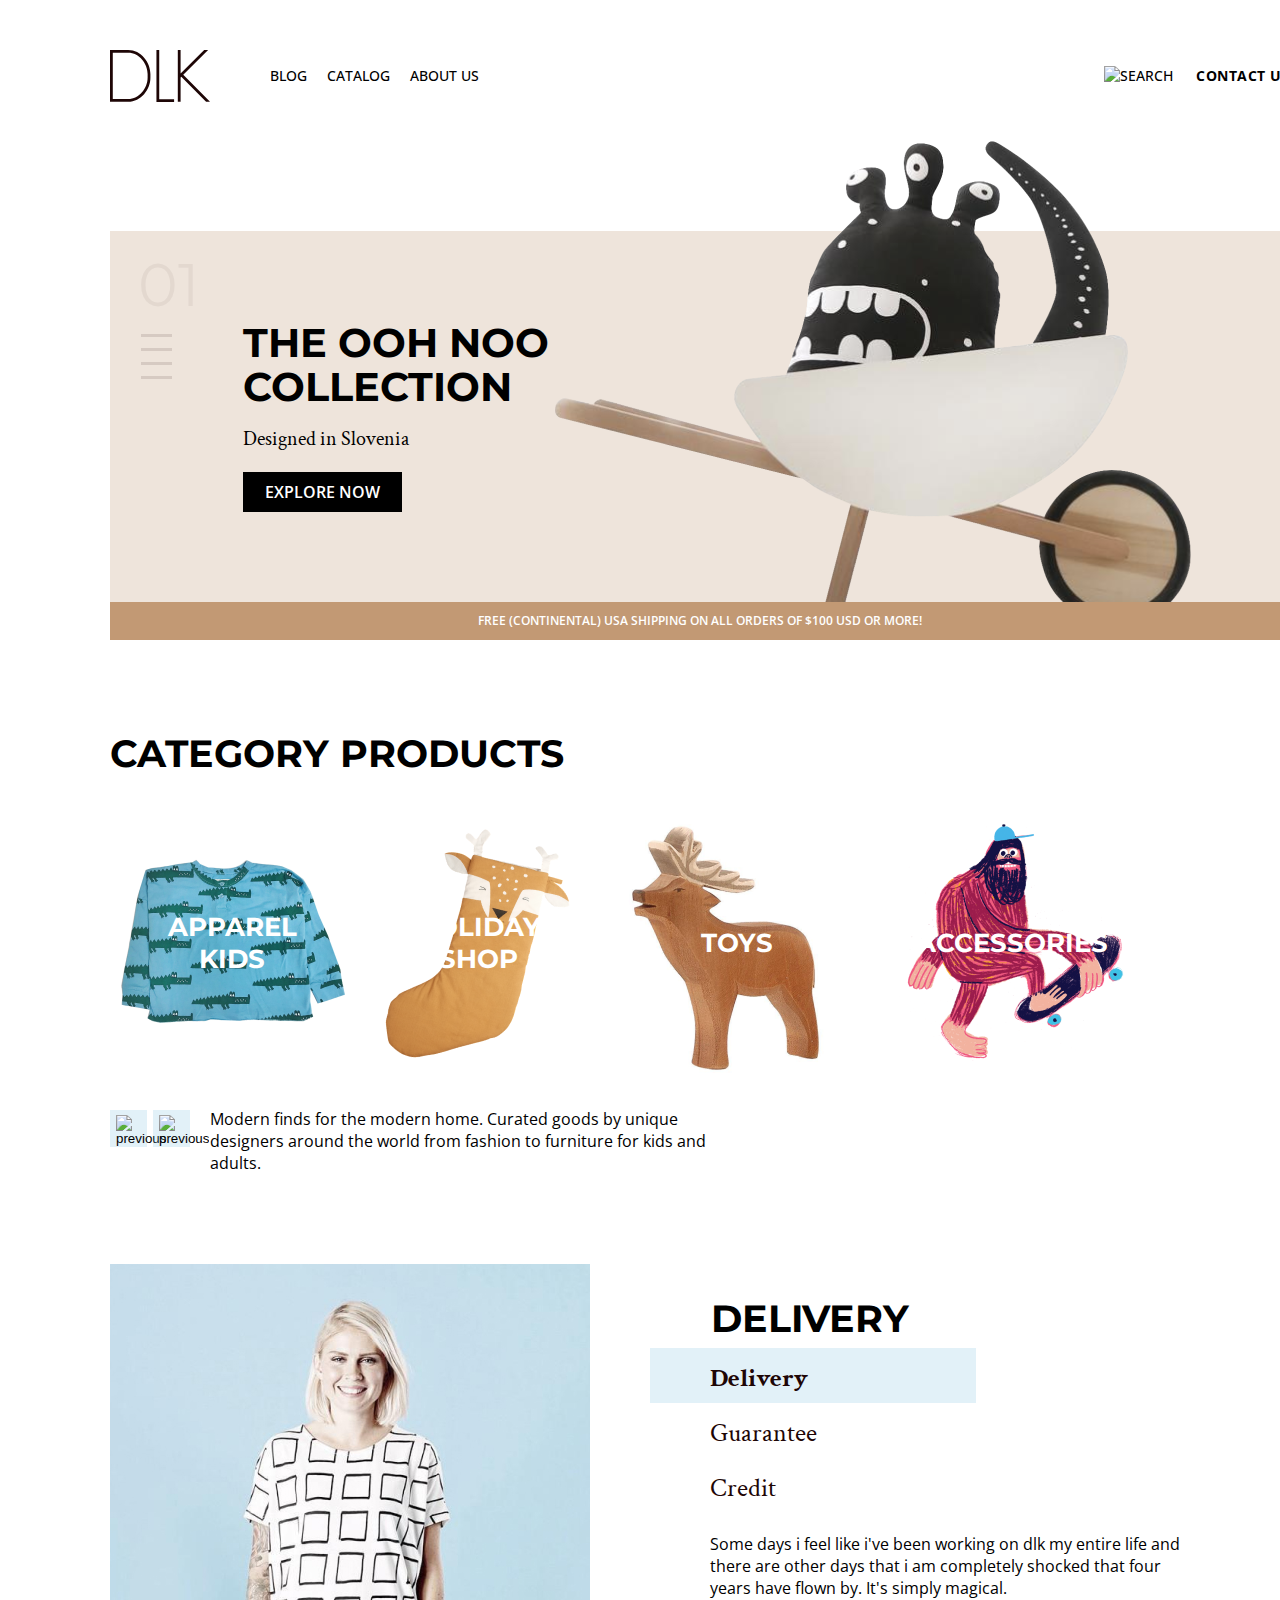
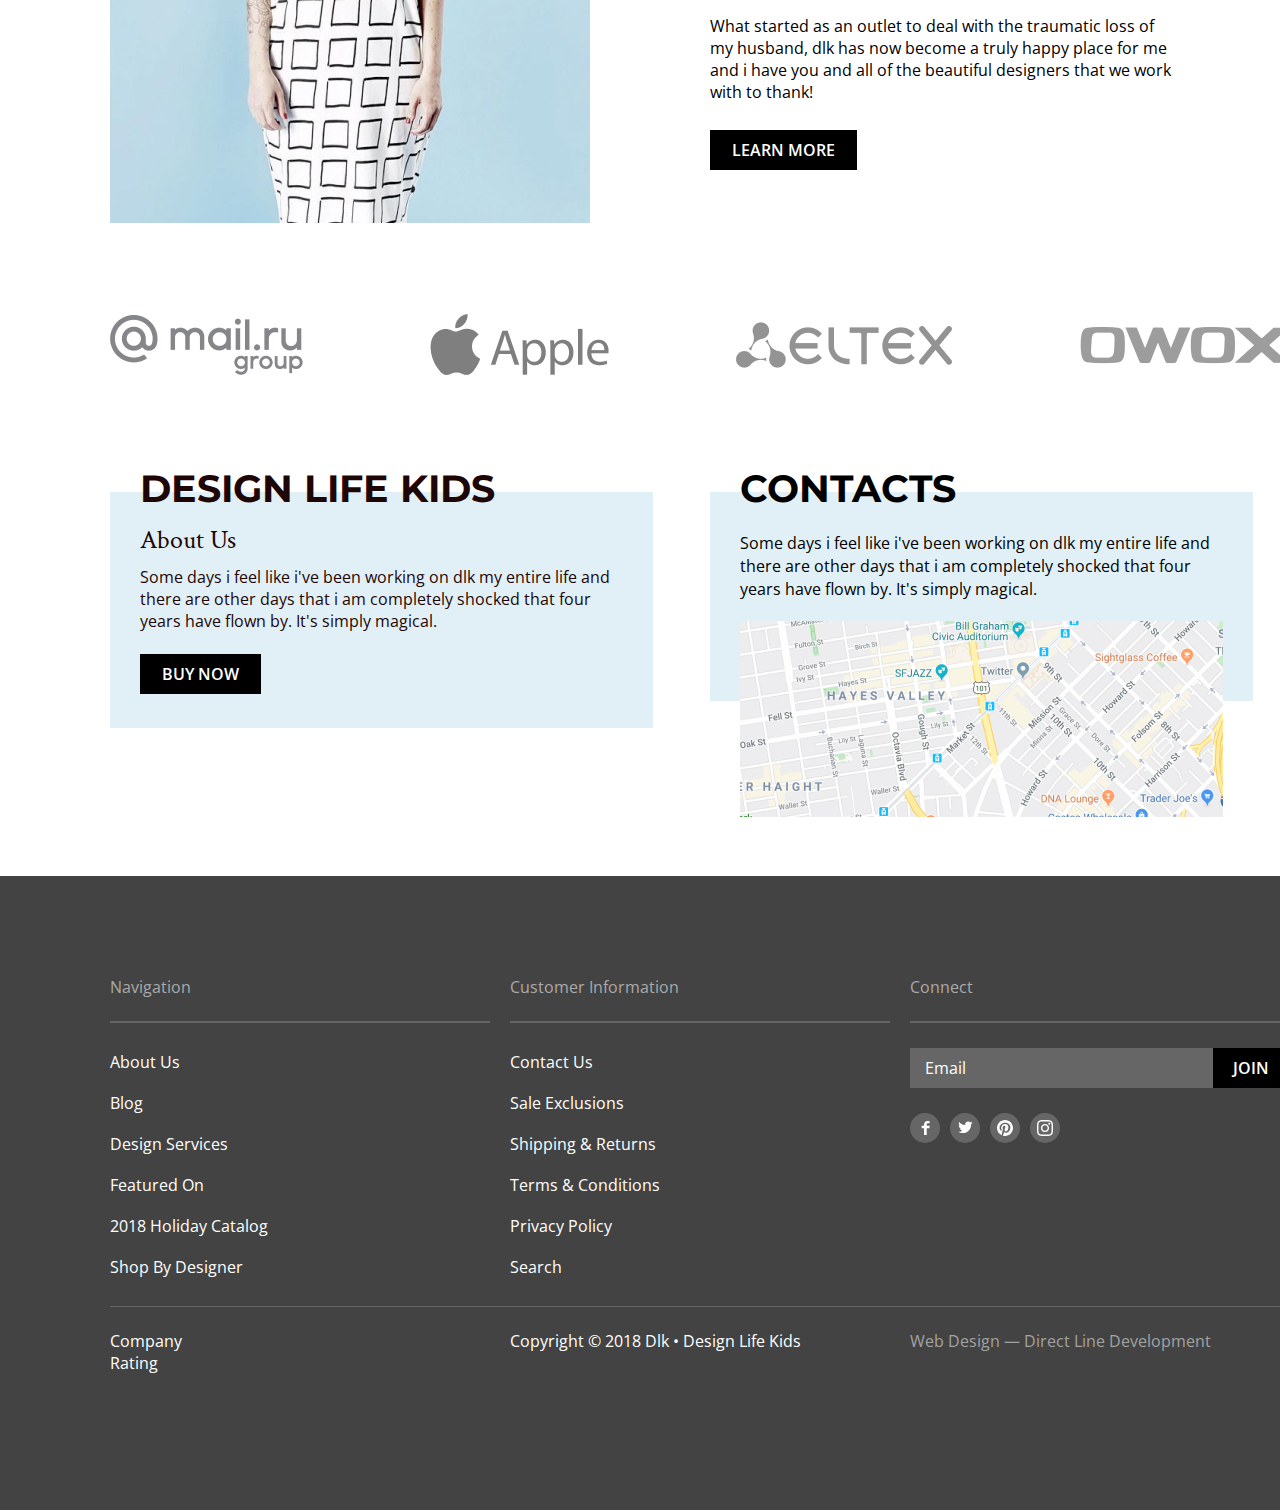
==== commit b591c177: "внес правки" ====
--- a/index.html
+++ b/index.html
@@ -175,7 +175,7 @@
             <div class="design-text">
               <h2 class="design-title">design life kids</h2>
               <h3 class="design-aboutus-tittle">About Us</h3>
-              <p class="design-text">
+              <p class="design-paragraph">
                 Some days i feel like i've been working on dlk my entire life and
                 there are other days that i am completely shocked that four years have
                 flown by. It's simply magical.
@@ -184,11 +184,10 @@
             </div>
             <div class="design-bg"></div>
           </div>
-
           <div class="contacts-wrapper">
-            <div class="contacts-container">
+            <div class="contacts-text-map">
               <h2 class="contacts-tittle">contacts</h2>
-              <p class="contacts-text">
+              <p class="contacts-paragraph">
                 Some days i feel like i've been working on dlk my entire life and
                 there are other days that i am completely shocked that four years have
                 flown by. It's simply magical.
@@ -260,13 +259,19 @@
         <div class="footer-info">
           <div class="info-list">
             <div class="info-list-company">company rating
-              <ul class="stars">
-                <li class="stars-company"><img src="images/Star.svg" alt="star"></li>
-                <li class="stars-company"><img src="images/Star.svg" alt="star"></li>
-                <li class="stars-company"><img src="images/Star.svg" alt="star"></li>
-                <li class="stars-company"><img src="images/Star.svg" alt="star"></li>
-                <li class="stars-company"><img src="images/Star.svg" alt="star"></li>
-              </ul>
+              <div id="stars-input">
+                <input id="star-5" type="radio" name="stars" />
+                <label title="5" for="star-5"></label>
+                <input id="star-4" type="radio" name="stars" />
+                <label title="4" for="star-4"></label>
+                <input id="star-3" type="radio" name="stars" />
+                <label title="3" for="star-3"></label>
+                <input id="star-2" type="radio" name="stars" />
+                <label title="2" for="star-2"></label>
+                <input id="star-1" type="radio" name="stars" />
+                <label title="1" for="star-1"></label>
+              </div>
+
             </div>
           </div>
           <div class="info-list-copyright">
--- a/style.css
+++ b/style.css
@@ -2,7 +2,7 @@
 
 .slideshow-container {
   padding-top: 89px;
-  margin-bottom: 90px;
+  margin-bottom: 91px;
 }
 
 .slide-list {
@@ -109,7 +109,7 @@
 }
 
 .slide-bottom-info {
-  margin-top: 98px;
+  margin-top: 99px;
 }
 
 .slide-bottom-text {
@@ -142,7 +142,7 @@
   line-height: 46px;
 
   margin-top: 0;
-  margin-bottom: 30px;
+  margin-bottom: 31px;
 }
 
 .category-list {
@@ -171,28 +171,10 @@
   cursor: pointer;
 }
 
-.category-link {
-  position: relative;
-}
-
 .category-list-accessories {
   margin-right: 0;
 }
 
-.card-tittle {
-  color: #ffffff;
-
-  font-size: 26px;
-  line-height: 32px;
-  text-align: center;
-  text-transform: uppercase;
-
-  position: absolute;
-  top: 50%;
-  left: 50%;
-  transform: translate(-50%, -50%);
-}
-
 .category-button-text {
   display: flex;
 }
@@ -204,6 +186,8 @@
   border: none;
 
   padding: 0;
+
+  margin-top: 2px;
 }
 
 .category-link {
@@ -259,7 +243,7 @@
   display: flex;
   flex-wrap: wrap;
 
-  margin-bottom: 85px;
+  margin-bottom: 87px;
 }
 
 .service-wrapper {
@@ -279,9 +263,7 @@
   font-size: 38px;
   line-height: 46px;
 
-  margin-top: 30px;
-  margin-bottom: 6px;
-  margin-left: 61px;
+  margin: 32px 0 6px 61px;
 }
 
 .service-list {
@@ -320,7 +302,7 @@
   line-height: 22px;
 
   margin-left: 121px;
-  margin-bottom: 37px;
+  margin-bottom: 36px;
 
   width: 470px;
 
@@ -346,7 +328,7 @@
 /* partners */
 
 .partners-container {
-  margin-bottom: 88px;
+  margin-bottom: 87px;
 }
 
 .partners-list {
@@ -365,15 +347,15 @@
 /* design-contacts */
 
 .design-contacts {
-  margin-bottom: 60px;
+  margin-bottom: 55px;
 }
 
 .design-contacts-wrapper {
   display: flex;
   flex-wrap: wrap;
-  justify-content: space-between;
-  padding: 0 0;
-  margin-bottom: 182px;
+
+  padding: 0;
+
   position: relative;
 }
 
@@ -383,6 +365,10 @@
   margin-right: 100px;
 
   padding-left: 30px;
+}
+
+.design-text {
+  width: 470px;
 
   position: relative;
 
@@ -412,20 +398,16 @@
   margin: 0 0 10px 0;
 }
 
-.design-text {
+.design-paragraph {
   font-family: "Open Sans", sans-serif;
   font-weight: 400;
   font-size: 16px;
-  line-height: 21px;
+  line-height: 22px;
   font-style: normal;
 
   color: #1e0606;
 
-  margin: 0 0 33px 0;
-
-  width: 470px;
-
-  z-index: 2;
+  margin: 0 0 31px 0;
 }
 
 .design-bg {
@@ -442,11 +424,16 @@
 }
 
 /* contacts */
-.contacts-container {
-}
 
 .contacts-wrapper {
   position: relative;
+
+  padding-left: 30px;
+}
+
+.contacts-text-map {
+  position: relative;
+  z-index: 1;
 }
 
 .contacts-bg {
@@ -456,7 +443,7 @@
   min-height: 209px;
 
   position: absolute;
-  left: 500px;
+  left: 0;
   top: 26px;
 
   z-index: 0;
@@ -472,15 +459,17 @@
   font-size: 38px;
   line-height: 46px;
 
-  margin: 0;
-}
-
-.contacts-text {
+  margin: 0 0 20px 0;
+}
+
+.contacts-paragraph {
   font-family: "Open Sans", sans-serif;
   font-size: 16px;
-  line-height: 22px;
+  line-height: 23px;
 
   width: 470px;
+
+  margin: 0 0 20px 0;
 }
 
 /* Window-Modal */
--- a/commone.css
+++ b/commone.css
@@ -50,12 +50,69 @@
   padding: 9px 22px;
 }
 
-.link:hover {
+.button {
+  font-family: "Open Sans", sans-serif;
+  text-transform: uppercase;
+  color: white;
+  font-weight: 700;
+  font-size: 16px;
+  line-height: 22px;
+
+  background-color: black;
+
+  text-align: center;
+
+  padding: 9px 22px;
+
+  border: none;
+
+  cursor: pointer;
+}
+
+.link:hover,
+.button:hover {
   background-color: #c29974;
-}
-
-.link:active {
+
+  outline: none;
+}
+
+.link:focus,
+.button:focus {
+  outline: none;
+}
+
+.link:active,
+.button:active {
   background-color: #cfaf91;
+
+  outline: none;
+}
+
+.category-link {
+  position: relative;
+}
+
+.card-tittle {
+  color: #ffffff;
+
+  font-size: 26px;
+  line-height: 32px;
+  text-align: center;
+  text-transform: uppercase;
+
+  position: absolute;
+  top: 50%;
+  left: 50%;
+  transform: translate(-50%, -50%);
+}
+
+.card-tittle:hover,
+.card-tittle:active {
+  text-decoration: underline;
+}
+
+.category-image {
+  display: block;
 }
 
 /* breadcrumbs */
@@ -237,6 +294,18 @@
   margin-bottom: 19px;
 }
 
+.nav-list-item:hover {
+  color: #ffffff;
+
+  opacity: 0.5;
+}
+
+.nav-list-item:active {
+  color: #ffffff;
+
+  opacity: 0.2;
+}
+
 .nav-link {
   text-transform: capitalize;
 
@@ -306,6 +375,15 @@
   border: none;
 
   padding-left: 15px;
+}
+
+.connect-email:hover,
+.connect-email:active,
+.connect-email:focus {
+  border: 1px solid #fffdfd;
+  box-sizing: border-box;
+
+  outline: none;
 }
 
 ::-webkit-input-placeholder {
@@ -341,6 +419,14 @@
   height: 30px;
 
   background: center no-repeat;
+}
+
+.social-link:hover {
+  opacity: 0.5;
+}
+
+.social-link:active {
+  opacity: 0.2;
 }
 
 .social-facebook {
@@ -390,7 +476,80 @@
   margin-right: 20px;
 }
 
-.stars-company {
+/* stars */
+/*sprite with stars*/
+#stars-input input:checked ~ label,
+#stars-input label,
+#stars-input label:hover,
+#stars-input label:hover ~ label {
+  background: url("/images/Star.svg") no-repeat;
+}
+
+#stars-input {
+  overflow: hidden;
+  *zoom: 1;
+
+  position: relative;
+  float: left;
+}
+
+#stars-input input {
+  filter: progid:DXImageTransform.Microsoft.Alpha(Opacity=0);
+  opacity: 0;
+
+  width: 43px;
+  height: 40px;
+
+  position: absolute;
+  top: 0;
+  z-index: 0;
+}
+
+#stars-input input:checked ~ label {
+  background-position: 0 -40px;
+  height: 40px;
+  width: 43px;
+}
+
+#stars-input label {
+  background-position: 0 0;
+  height: 40px;
+  width: 43px;
+  float: right;
+  cursor: pointer;
+  margin-right: 10px;
+
+  position: relative;
+  z-index: 1;
+}
+
+#stars-input label:hover,
+#stars-input label:hover ~ label {
+  background-position: 0 -40px;
+  height: 40px;
+  width: 43px;
+}
+
+#stars-input #star-0 {
+  left: 0px;
+}
+#stars-input #star-1 {
+  left: 53px;
+}
+#stars-input #star-2 {
+  left: 106px;
+}
+#stars-input #star-3 {
+  left: 159px;
+}
+#stars-input #star-4 {
+  left: 212px;
+}
+#stars-input #star-5 {
+  left: 265px;
+}
+/* ... */
+/* .stars-company {
   margin-top: 1px;
   margin-right: 6px;
 }
@@ -403,7 +562,7 @@
   padding: 0;
 
   list-style-type: none;
-}
+} */
 
 .info-list-copyright {
   width: 380px;
@@ -413,6 +572,15 @@
 .info-list-webdesign {
   width: 380px;
   color: #a2a2a2;
+
+  cursor: pointer;
+}
+
+.info-list-webdesign:hover,
+.info-list-webdesign:active {
+  color: #ffffff;
+
+  text-decoration: underline;
 }
 
 /* pages  */
@@ -538,7 +706,23 @@
   padding: 14px 19px;
 }
 
-.input-name {
+.input-text:hover,
+.form-message:hover {
+  border: 1px solid rgba(0, 0, 0, 0.3);
+
+  outline: none;
+}
+
+.input-text:active,
+.form-message:active {
+  border: 1px solid rgba(0, 0, 0, 0.2);
+
+  outline: none;
+}
+
+.input-text:focus,
+.form-message:focus {
+  outline: none;
 }
 
 .form-phone-email {
@@ -642,17 +826,10 @@
 
 .form-button {
   align-self: start;
-
-  background-color: #000000;
-  font-family: "Open Sans", sans-serif;
-  text-transform: uppercase;
-  color: #ffffff;
-  font-weight: 700;
-  font-size: 16px;
-  display: block;
-
-  padding: 11px 22px;
-
-  border: none;
-  cursor: pointer;
-}
+}
+
+.input-form:hover {
+  border: 1px solid rgba(0, 0, 0, 0.3);
+
+  outline: none;
+}
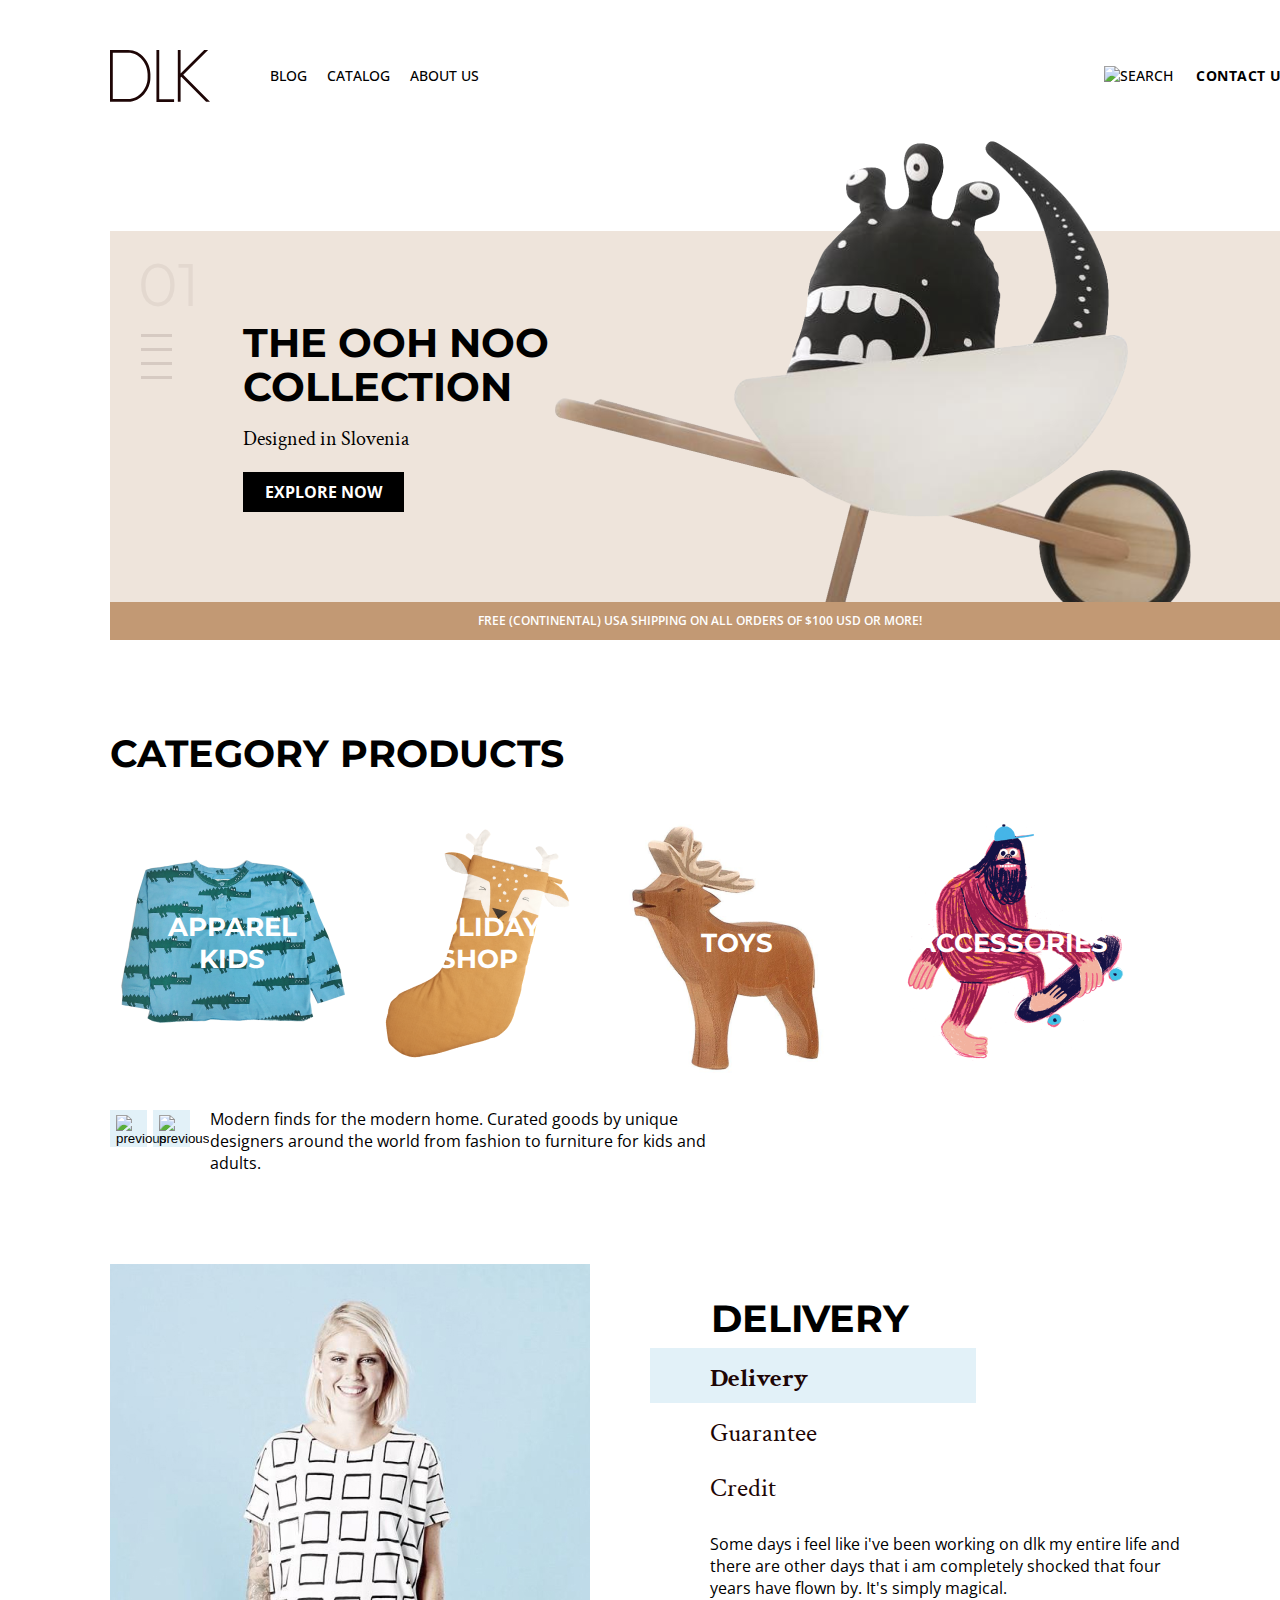
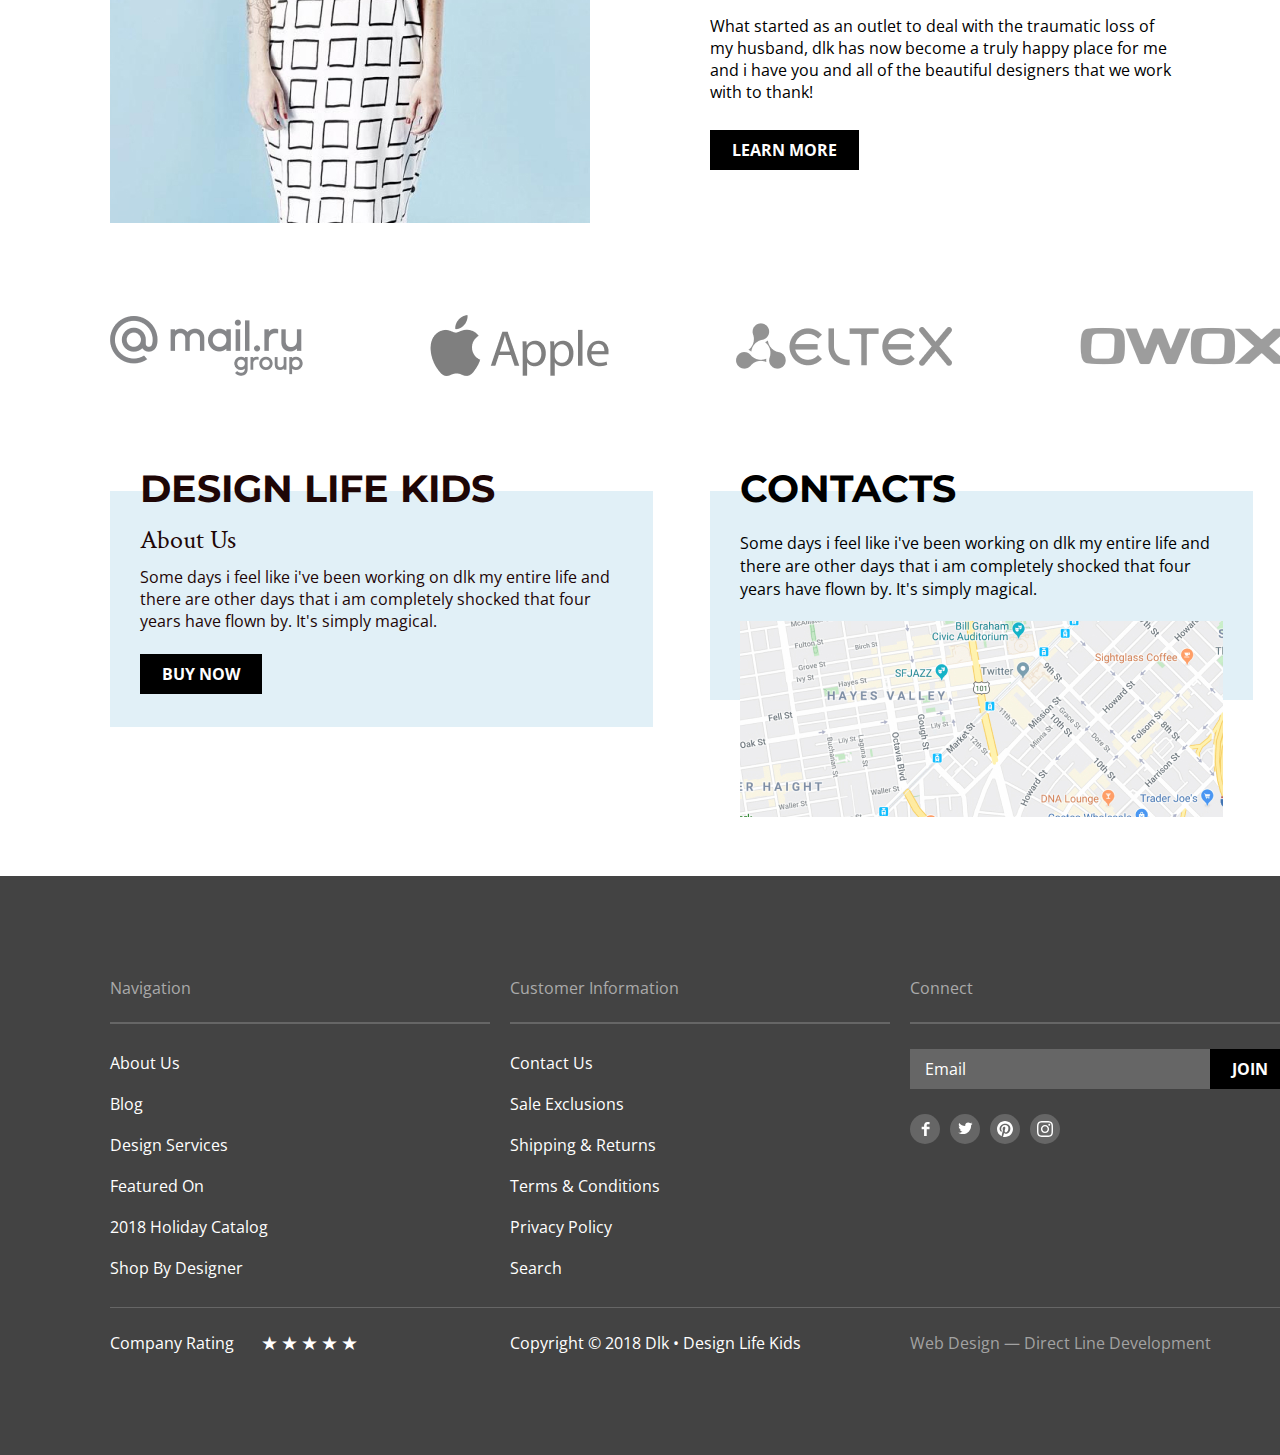
==== commit 8f40cfdc: "внес правки" ====
--- a/index.html
+++ b/index.html
@@ -57,7 +57,7 @@
               <div class="slider__tittle-text-link">
                 <h2 class="slide-title">the ooh noo collection</h2>
                 <p class="slide-text">Designed in Slovenia</p>
-                <a class="link" href="#">explore now</a>
+                <a class="link button-open_js" href="#">explore now</a>
               </div>
               <div class="slide-bottom-info">
                 <p class="slide-bottom-text"> free (continental) USA shipping on all orders of $100 USD or more!</p>
@@ -67,7 +67,6 @@
         </ul>
       </div>
     </section>
-
     <section class="category-container">
       <div class="container">
         <h2 class="category-tittle">category products</h2>
@@ -109,7 +108,6 @@
         </div>
       </div>
     </section>
-
     <section class="service-container">
       <div class="container">
         <div class="service-wrapper">
@@ -147,7 +145,6 @@
         </div>
       </div>
     </section>
-
     <section class="partners-container">
       <div class="container">
         <h2 class="visually-hidden">partners</h2>
@@ -167,7 +164,6 @@
         </ul>
       </div>
     </section>
-
     <section class="design-contacts">
       <div class="container">
         <div class="design-contacts-wrapper">
@@ -196,11 +192,8 @@
             </div>
             <div class="contacts-bg"></div>
           </div>
-
-
-        </div>
-    </section>
-    </div>
+        </div>
+      </div>
     </section>
   </main>
 
@@ -237,7 +230,7 @@
           <div class="footer-connect-email">
             <form action="index.html" class="footer-connect-form">
               <input class="connect-email" placeholder="Email" type="email" name="email">
-              <button class="connect-button">join</button>
+              <button class="button">join</button>
             </form>
           </div>
           <ul class="connect-networks">
@@ -258,20 +251,22 @@
         <hr class="nav-line-long">
         <div class="footer-info">
           <div class="info-list">
-            <div class="info-list-company">company rating
-              <div id="stars-input">
-                <input id="star-5" type="radio" name="stars" />
-                <label title="5" for="star-5"></label>
-                <input id="star-4" type="radio" name="stars" />
-                <label title="4" for="star-4"></label>
-                <input id="star-3" type="radio" name="stars" />
-                <label title="3" for="star-3"></label>
-                <input id="star-2" type="radio" name="stars" />
-                <label title="2" for="star-2"></label>
-                <input id="star-1" type="radio" name="stars" />
-                <label title="1" for="star-1"></label>
+            <div class="info-list-company">
+              <span class="company_rating">company rating</span>
+              <div class="stars-wrapper">
+                <div class="rating-area">
+                  <input type="radio" id="star-5" name="star" value="5">
+                  <label for="star-5" title="«5»"></label>
+                  <input type="radio" id="star-4" name="star" value="4">
+                  <label for="star-4" title="«4»"></label>
+                  <input type="radio" id="star-3" name="star" value="3">
+                  <label for="star-3" title="«3»"></label>
+                  <input type="radio" id="star-2" name="star" value="2">
+                  <label for="star-2" title="«2»"></label>
+                  <input type="radio" id="star-1" name="star" value="1">
+                  <label for="star-1" title="«1»"></label>
+                </div>
               </div>
-
             </div>
           </div>
           <div class="info-list-copyright">
@@ -284,10 +279,10 @@
       </section>
     </div>
   </footer>
-  <div class="window-modal">
+  <div class="modal-bg modal_js">
     <form class="form-wrapper" action="/index.html">
       <label class="form-lable">
-        <input class="input-text input-name" type="text" name="name">
+        <input class="input-text input-name input-text_js" type="text" name="name">
         <span class="input-lable-text">Name</span>
       </label>
       <div class="form-phone-email">
@@ -314,10 +309,11 @@
         <span class="subscribe-text">By clicking on the button, you consent to the processing of your personal
           data</span>
       </label>
-      <button class="form-button" type="submit">submit</button>
-      <button class="button-close" type="button" aria-label="exit"></button>
+      <button class="form-button button" type="submit">submit</button>
+      <button class="button-close button-close_js" type="button" aria-label="exit"></button>
     </form>
   </div>
+  <script src="/main.js"></script>
 </body>
 
 </html>--- a/style.css
+++ b/style.css
@@ -243,7 +243,7 @@
   display: flex;
   flex-wrap: wrap;
 
-  margin-bottom: 87px;
+  margin-bottom: 88px;
 }
 
 .service-wrapper {
@@ -328,7 +328,7 @@
 /* partners */
 
 .partners-container {
-  margin-bottom: 87px;
+  margin-bottom: 86px;
 }
 
 .partners-list {
@@ -418,7 +418,7 @@
 
   position: absolute;
   left: 0;
-  top: 26px;
+  top: 25px;
 
   z-index: 0;
 }
@@ -444,7 +444,7 @@
 
   position: absolute;
   left: 0;
-  top: 26px;
+  top: 25px;
 
   z-index: 0;
 }
@@ -474,7 +474,9 @@
 
 /* Window-Modal */
 
-.window-modal {
+.modal-bg {
+  display: flex;
+
   display: none;
 
   position: fixed;
@@ -488,7 +490,12 @@
   z-index: 2;
 }
 
+.modal-bg_open {
+  display: flex;
+}
+
 .form-wrapper {
+  margin: auto;
   position: relative;
 }
 
@@ -506,22 +513,14 @@
   background: url(/images/exit.svg);
 }
 
-/* .button-close::before {
-  content: "";
-  position: absolute;
-  top: 0;
-  height: 15px;
-  width: 2px;
-  background-color: #ffffff;
-  transform: rotate(45deg);
-}
-
-.button-close::after {
-  content: "";
-  position: absolute;
-  top: 0;
-  height: 15px;
-  width: 2px;
-  background-color: #ffffff;
-  transform: rotate(-45deg);
-} */
+.button-close:hover {
+  color: #ffffff;
+  opacity: 0.5;
+}
+.button-close:active {
+  color: #ffffff;
+  opacity: 0.3;
+}
+.button-close:focus {
+  outline: none;
+}
--- a/commone.css
+++ b/commone.css
@@ -39,7 +39,7 @@
   font-family: "Open Sans", sans-serif;
   text-transform: uppercase;
   color: white;
-  font-weight: 600;
+  font-weight: 700;
   font-size: 16px;
   line-height: 22px;
 
@@ -256,7 +256,7 @@
   flex-wrap: wrap;
   justify-content: space-between;
 
-  padding: 100px 0;
+  padding: 101px 0;
 }
 .footer-nav {
   margin-right: 20px;
@@ -455,7 +455,7 @@
 
   width: 100%;
 
-  margin-top: 23px;
+  margin-top: 24px;
 }
 
 .info-list {
@@ -476,101 +476,58 @@
   margin-right: 20px;
 }
 
+.info-list-company:hover {
+  color: #c29974;
+}
+
 /* stars */
-/*sprite with stars*/
-#stars-input input:checked ~ label,
-#stars-input label,
-#stars-input label:hover,
-#stars-input label:hover ~ label {
-  background: url("/images/Star.svg") no-repeat;
-}
-
-#stars-input {
+.rating-area {
   overflow: hidden;
-  *zoom: 1;
-
+
+  width: 127px;
+
+  margin: 0;
+}
+.rating-area:not(:checked) > input {
+  display: none;
+}
+.rating-area:not(:checked) > label {
+  float: right;
+
+  width: 20px;
+
+  padding: 0;
+
+  cursor: pointer;
+
+  font-size: 19px;
+
+  color: #ffffff;
+}
+.rating-area:not(:checked) > label:before {
+  content: "★";
+}
+.rating-area > input:checked ~ label {
+  color: #c29974;
+}
+.rating-area:not(:checked) > label:hover,
+.rating-area:not(:checked) > label:hover ~ label {
+  color: #836e5b;
+}
+
+.rate-area > label:active {
   position: relative;
-  float: left;
-}
-
-#stars-input input {
-  filter: progid:DXImageTransform.Microsoft.Alpha(Opacity=0);
-  opacity: 0;
-
-  width: 43px;
-  height: 40px;
-
-  position: absolute;
-  top: 0;
-  z-index: 0;
-}
-
-#stars-input input:checked ~ label {
-  background-position: 0 -40px;
-  height: 40px;
-  width: 43px;
-}
-
-#stars-input label {
-  background-position: 0 0;
-  height: 40px;
-  width: 43px;
-  float: right;
-  cursor: pointer;
-  margin-right: 10px;
-
-  position: relative;
-  z-index: 1;
-}
-
-#stars-input label:hover,
-#stars-input label:hover ~ label {
-  background-position: 0 -40px;
-  height: 40px;
-  width: 43px;
-}
-
-#stars-input #star-0 {
-  left: 0px;
-}
-#stars-input #star-1 {
-  left: 53px;
-}
-#stars-input #star-2 {
-  left: 106px;
-}
-#stars-input #star-3 {
-  left: 159px;
-}
-#stars-input #star-4 {
-  left: 212px;
-}
-#stars-input #star-5 {
-  left: 265px;
-}
-/* ... */
-/* .stars-company {
-  margin-top: 1px;
-  margin-right: 6px;
-}
-
-.stars {
-  display: flex;
-
-  margin: 0 0 0 28px;
-
-  padding: 0;
-
-  list-style-type: none;
-} */
+}
 
 .info-list-copyright {
   width: 380px;
+
   margin-right: 20px;
 }
 
 .info-list-webdesign {
   width: 380px;
+
   color: #a2a2a2;
 
   cursor: pointer;
@@ -682,8 +639,6 @@
 
   padding: 42px 40px;
 
-  margin-right: 120px;
-
   width: 680px;
 }
 
